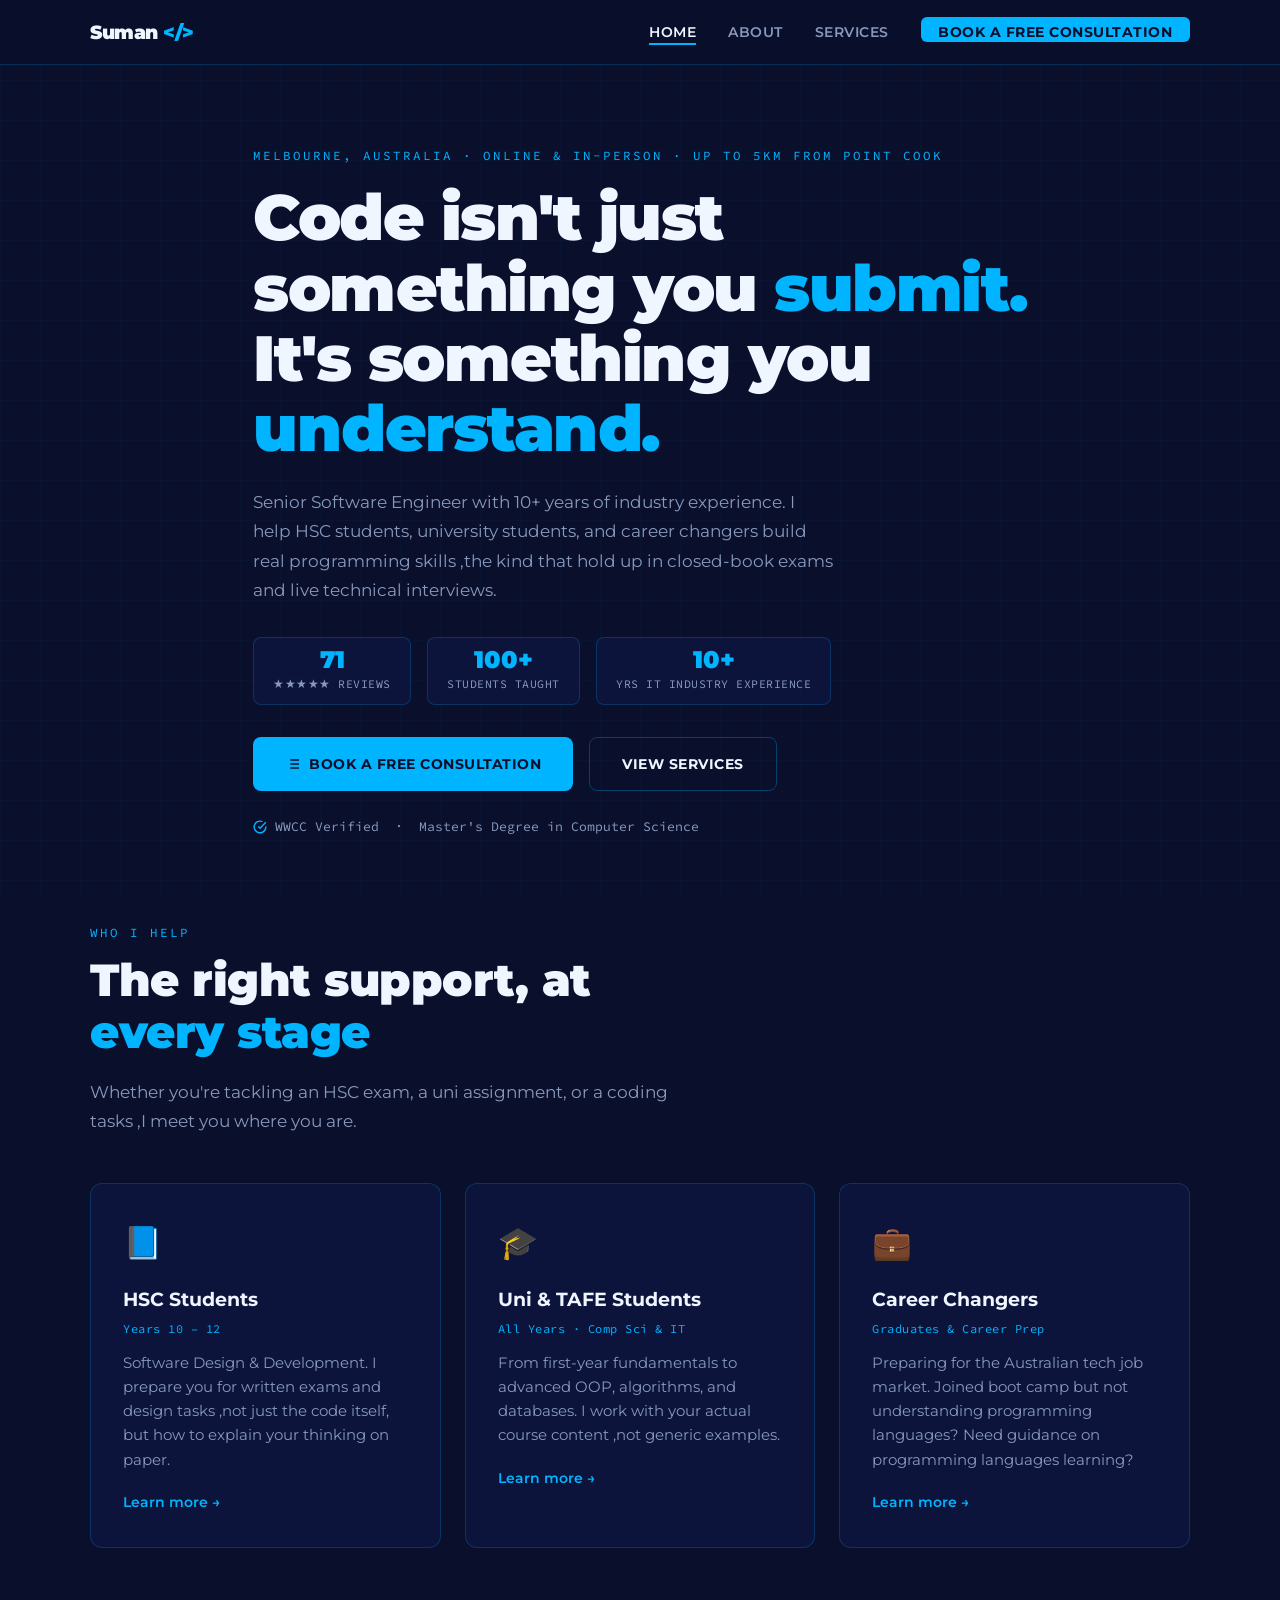
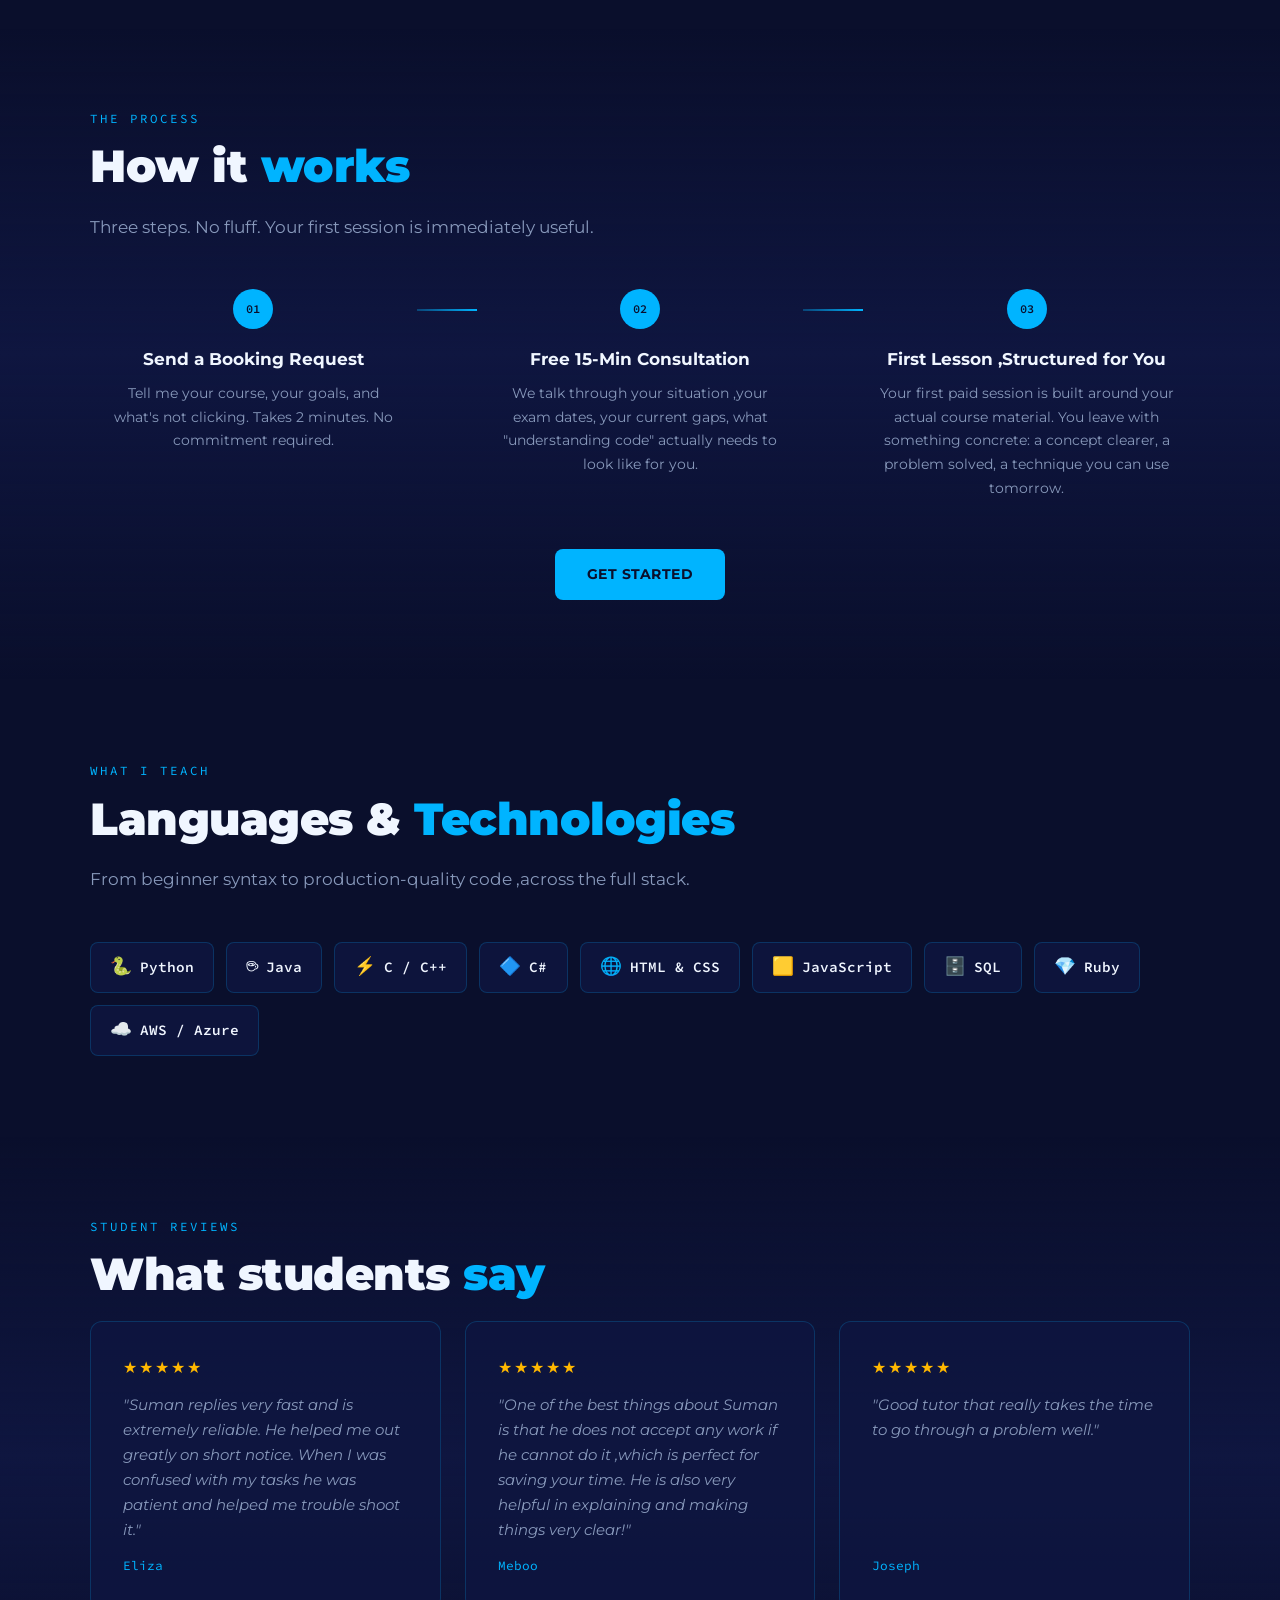
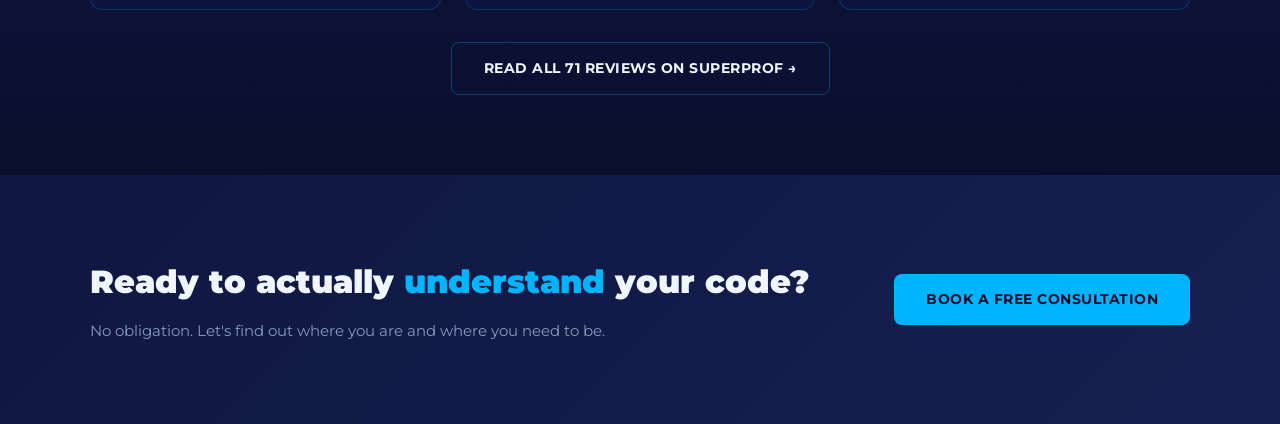
==== index.html @ de740e34 "update texts" ====
<!DOCTYPE html>
<html lang="en">
<head>
  <meta charset="UTF-8" />
  <meta name="viewport" content="width=device-width, initial-scale=1.0" />
  <title>Suman – Coding Tutor | Melbourne | Python, Java, C#, SQL & More</title>
  <meta name="description" content="Senior Software Engineer & Coding Tutor in Melbourne. HSC, university, and career prep in Python, Java, C#, C/C++, SQL, HTML/CSS. 71 five-star reviews." />
  <meta name="keywords" content="coding tutor Melbourne, Python tutor Melbourne, Java tutor, HSC Software Design tutor, programming tutor, C# tutor Melbourne, SQL tutor, university coding help" />
  <link rel="stylesheet" href="style.css" />
  <meta name="google-site-verification" content="5nPL_n0x-zpz8OB7nffokF7IVtMW0WflZKq5QlQODrc" />
</head>
<body>

  <!-- ===== NAVBAR ===== -->
  <nav class="navbar">
    <div class="nav-inner">
      <a href="index.html" class="nav-brand">Suman <span>&lt;/&gt;</span></a>
      <ul class="nav-links">
        <li><a href="index.html">Home</a></li>
        <li><a href="about.html">About</a></li>
        <li><a href="services.html">Services</a></li>
        <li><a href="contact.html" class="nav-cta">BOOK A FREE CONSULTATION</a></li>
      </ul>
      <button class="hamburger" aria-label="Menu">
        <span></span><span></span><span></span>
      </button>
    </div>
    <div class="mobile-nav">
      <a href="index.html">Home</a>
      <a href="about.html">About</a>
      <a href="services.html">Services</a>
      <a href="contact.html">BOOK A FREE CONSULTATION</a>
    </div>
  </nav>

  <!-- ===== HERO ===== -->
  <section class="section hero-section" style="padding-top: 5rem; padding-bottom: 5rem; min-height: 88vh; display: flex; align-items: center;">
    <div class="container">
      <div class="hero-inner">
        <span class="section-label">Melbourne, Australia · Online &amp; In-Person · Up to 5km from Point Cook</span>
        <h1 class="hero-title">
          Code isn't just<br />
          something you <span style="color:var(--blue)">submit.</span><br />
          It's something you<br />
          <span style="color:var(--blue)">understand.</span>
        </h1>
        <p class="hero-sub">
          Senior Software Engineer with 10+ years of industry experience. I help HSC students, 
          university students, and career changers build real programming skills ,the kind 
          that hold up in closed-book exams and live technical interviews.
        </p>
        <div class="hero-stats stagger">
          <div class="stat-chip">
            <span class="stat-num">71</span>
            <span class="stat-label">★★★★★ Reviews</span>
          </div>
          <div class="stat-chip">
            <span class="stat-num">100+</span>
            <span class="stat-label">Students Taught</span>
          </div>
          <div class="stat-chip">
            <span class="stat-num">10+</span>
            <span class="stat-label">Yrs IT Industry Experience</span>
          </div>
        </div>
        <div class="hero-btns">
          <a href="contact.html" class="btn btn-primary">
            <svg width="16" height="16" viewBox="0 0 24 24" fill="none" stroke="currentColor" stroke-width="2.5"><path d="M8 6h13M8 12h13M8 18h13M3 6h.01M3 12h.01M3 18h.01"/></svg>
            BOOK A FREE CONSULTATION
          </a>
          <a href="services.html" class="btn btn-outline">View Services</a>
        </div>
        <div class="wwcc-badge">
          <svg width="14" height="14" viewBox="0 0 24 24" fill="none" stroke="var(--blue)" stroke-width="2.5"><path d="M22 11.08V12a10 10 0 1 1-5.93-9.14"/><polyline points="22 4 12 14.01 9 11.01"/></svg>
          WWCC Verified &nbsp;·&nbsp; Master's Degree in Computer Science
        </div>
      </div>
    </div>
  </section>

  <!-- ===== WHO I HELP ===== -->
  <section class="section" style="padding-top: 0;">
    <div class="container">
      <span class="section-label">Who I Help</span>
      <h2 class="section-title">The right support, at<br /><span>every stage</span></h2>
      <p class="section-sub">Whether you're tackling an HSC exam, a uni assignment, or a coding tasks ,I meet you where you are.</p>
      <div class="grid-3 stagger">

        <div class="card audience-card">
          <div class="card-icon">📘</div>
          <h3>HSC Students</h3>
          <p class="card-level">Years 10 – 12</p>
          <p>Software Design &amp; Development. I prepare you for written exams and design tasks ,not just the code itself, but how to explain your thinking on paper.</p>
          <a href="services.html#hsc" class="card-link">Learn more →</a>
        </div>

        <div class="card audience-card">
          <div class="card-icon">🎓</div>
          <h3>Uni &amp; TAFE Students</h3>
          <p class="card-level">All Years · Comp Sci &amp; IT</p>
          <p>From first-year fundamentals to advanced OOP, algorithms, and databases. I work with your actual course content ,not generic examples.</p>
          <a href="services.html#uni" class="card-link">Learn more →</a>
        </div>

        <div class="card audience-card">
          <div class="card-icon">💼</div>
          <h3>Career Changers</h3>
          <p class="card-level">Graduates &amp; Career Prep</p>
          <p>Preparing for the Australian tech job market. Joined boot camp but not understanding programming languages? Need guidance on programming languages learning?</p>
          <a href="services.html#career" class="card-link">Learn more →</a>
        </div>

      </div>
    </div>
  </section>

  <!-- ===== HOW IT WORKS ===== -->
  <section class="section" style="background: linear-gradient(180deg, transparent, var(--navy-mid), transparent);">
    <div class="container">
      <span class="section-label">The Process</span>
      <h2 class="section-title">How it <span>works</span></h2>
      <p class="section-sub">Three steps. No fluff. Your first session is immediately useful.</p>
      <div class="steps-wrapper stagger">
        <div class="step-item">
          <div class="step-num">01</div>
          <div class="step-body">
            <h3>Send a Booking Request</h3>
            <p>Tell me your course, your goals, and what's not clicking. Takes 2 minutes. No commitment required.</p>
          </div>
        </div>
        <div class="step-connector"></div>
        <div class="step-item">
          <div class="step-num">02</div>
          <div class="step-body">
            <h3>Free 15-Min Consultation</h3>
            <p>We talk through your situation ,your exam dates, your current gaps, what "understanding code" actually needs to look like for you.</p>
          </div>
        </div>
        <div class="step-connector"></div>
        <div class="step-item">
          <div class="step-num">03</div>
          <div class="step-body">
            <h3>First Lesson ,Structured for You</h3>
            <p>Your first paid session is built around your actual course material. You leave with something concrete: a concept clearer, a problem solved, a technique you can use tomorrow.</p>
          </div>
        </div>
      </div>
      <div style="text-align:center; margin-top:3rem;">
        <a href="contact.html" class="btn btn-primary">Get Started </a>
      </div>
    </div>
  </section>

  <!-- ===== LANGUAGES ===== -->
  <section class="section">
    <div class="container">
      <span class="section-label">What I Teach</span>
      <h2 class="section-title">Languages &amp; <span>Technologies</span></h2>
      <p class="section-sub">From beginner syntax to production-quality code ,across the full stack.</p>
      <div class="lang-grid stagger">
        <div class="lang-chip"><span class="lang-icon">🐍</span> Python</div>
        <div class="lang-chip"><span class="lang-icon">☕</span> Java</div>
        <div class="lang-chip"><span class="lang-icon">⚡</span> C / C++</div>
        <div class="lang-chip"><span class="lang-icon">🔷</span> C#</div>
        <div class="lang-chip"><span class="lang-icon">🌐</span> HTML &amp; CSS</div>
        <div class="lang-chip"><span class="lang-icon">🟨</span> JavaScript</div>
        <div class="lang-chip"><span class="lang-icon">🗄️</span> SQL</div>
        <div class="lang-chip"><span class="lang-icon">💎</span> Ruby</div>
        <div class="lang-chip"><span class="lang-icon">☁️</span> AWS / Azure</div>
      </div>
    </div>
  </section>

  <!-- ===== REVIEWS ===== -->
  <section class="section" style="background: linear-gradient(180deg, transparent, var(--navy-mid), transparent);">
    <div class="container">
      <span class="section-label">Student Reviews</span>
      <h2 class="section-title">What students <span>say</span></h2>
      <div class="grid-3 stagger">

        <div class="card review-card">
          <div class="review-stars">★★★★★</div>
          <p class="review-text">"Suman replies very fast and is extremely reliable. He helped me out greatly on short notice. When I was confused with my tasks he was patient and helped me trouble shoot it."</p>
          <p class="review-author">Eliza</p>
        </div>

        <div class="card review-card">
          <div class="review-stars">★★★★★</div>
          <p class="review-text">"One of the best things about Suman is that he does not accept any work if he cannot do it ,which is perfect for saving your time. He is also very helpful in explaining and making things very clear!"</p>
          <p class="review-author">Meboo</p>
        </div>

        <div class="card review-card">
          <div class="review-stars">★★★★★</div>
          <p class="review-text">"Good tutor that really takes the time to go through a problem well."</p>
          <p class="review-author">Joseph</p>
        </div>

      </div>
      <div style="text-align:center; margin-top:2rem;">
        <a href="https://www.superprof.com.au/senior-software-engineer-coding-mentor-hsc-uni-career-prep-python-java-sql-more-yrs-industry-experience.html" target="_blank" rel="noopener" class="btn btn-outline">
          Read All 71 Reviews on Superprof →
        </a>
      </div>
    </div>
  </section>

  <!-- ===== CTA BANNER ===== -->
  <section class="section cta-banner">
    <div class="container">
      <div class="cta-inner">
        <div>
          <h2>Ready to actually <span style="color:var(--blue)">understand</span> your code?</h2>
          <p> No obligation. Let's find out where you are and where you need to be.</p>
        </div>
        <a href="contact.html" class="btn btn-primary" style="white-space:nowrap;">BOOK A FREE CONSULTATION</a>
      </div>
    </div>
  </section>

  <div id="footer-placeholder"></div>

  <script src="main.js"></script>

  <style>
    /* ---- Hero ---- */
    .hero-title {
      font-size: clamp(2.4rem, 6vw, 4rem);
      font-weight: 900;
      line-height: 1.1;
      letter-spacing: -1.5px;
      margin: 1rem 0 1.5rem;
    }
    .hero-sub {
      color: var(--grey);
      font-size: 1.05rem;
      max-width: 580px;
      margin-bottom: 2rem;
      line-height: 1.75;
    }
    .hero-stats {
      display: flex;
      flex-wrap: wrap;
      gap: 1rem;
      margin-bottom: 2rem;
    }
    .stat-chip {
      background: var(--card-bg);
      border: 1px solid var(--border);
      border-radius: 8px;
      padding: 0.6rem 1.2rem;
      display: flex;
      flex-direction: column;
      align-items: center;
      min-width: 90px;
    }
    .stat-num {
      font-size: 1.5rem;
      font-weight: 900;
      color: var(--blue);
      line-height: 1;
    }
    .stat-label {
      font-size: 0.72rem;
      color: var(--grey);
      font-family: var(--font-code);
      text-transform: uppercase;
      letter-spacing: 0.5px;
      margin-top: 0.2rem;
    }
    .hero-btns {
      display: flex;
      flex-wrap: wrap;
      gap: 1rem;
      margin-bottom: 1.5rem;
    }
    .wwcc-badge {
      display: inline-flex;
      align-items: center;
      gap: 0.5rem;
      font-size: 0.82rem;
      color: var(--grey);
      font-family: var(--font-code);
    }

    /* ---- Audience cards ---- */
    .audience-card .card-icon { font-size: 2rem; margin-bottom: 0.75rem; }
    .audience-card h3 { font-size: 1.2rem; font-weight: 700; margin-bottom: 0.2rem; }
    .audience-card .card-level {
      font-family: var(--font-code);
      font-size: 0.75rem;
      color: var(--blue);
      letter-spacing: 0.5px;
      margin-bottom: 0.75rem;
    }
    .audience-card p { color: var(--grey); font-size: 0.92rem; line-height: 1.65; margin-bottom: 1rem; }
    .card-link { font-size: 0.85rem; font-weight: 600; color: var(--blue); }
    .card-link:hover { color: var(--white); }

    /* ---- Steps ---- */
    .steps-wrapper {
      display: flex;
      align-items: flex-start;
      gap: 0;
      flex-wrap: nowrap;
    }
    .step-item {
      flex: 1;
      display: flex;
      flex-direction: column;
      align-items: center;
      text-align: center;
      padding: 0 1rem;
    }
    .step-num {
      font-family: var(--font-code);
      font-size: 0.75rem;
      font-weight: 600;
      color: var(--navy);
      background: var(--blue);
      width: 40px; height: 40px;
      border-radius: 50%;
      display: flex; align-items: center; justify-content: center;
      margin-bottom: 1rem;
      flex-shrink: 0;
      animation: pulse-blue 2.5s ease-in-out infinite;
    }
    .step-body h3 { font-size: 1.05rem; font-weight: 700; margin-bottom: 0.5rem; }
    .step-body p { color: var(--grey); font-size: 0.9rem; line-height: 1.65; }
    .step-connector {
      width: 60px;
      height: 2px;
      background: linear-gradient(90deg, var(--blue-line), var(--blue));
      margin-top: 20px;
      flex-shrink: 0;
    }

    /* ---- Language chips ---- */
    .lang-grid {
      display: flex;
      flex-wrap: wrap;
      gap: 0.75rem;
    }
    .lang-chip {
      display: flex;
      align-items: center;
      gap: 0.5rem;
      background: var(--card-bg);
      border: 1px solid var(--border);
      border-radius: 8px;
      padding: 0.6rem 1.2rem;
      font-family: var(--font-code);
      font-size: 0.9rem;
      font-weight: 600;
      transition: all var(--transition);
    }
    .lang-chip:hover {
      border-color: var(--blue);
      background: var(--blue-glow);
      transform: translateY(-2px);
    }
    .lang-icon { font-size: 1.1rem; }

    /* ---- Reviews ---- */
    .review-card { display: flex; flex-direction: column; gap: 0.75rem; }
    .review-stars { color: #FFB800; font-size: 1rem; letter-spacing: 2px; }
    .review-text { color: var(--grey); font-size: 0.92rem; line-height: 1.7; font-style: italic; flex: 1; }
    .review-author { font-family: var(--font-code); font-size: 0.8rem; color: var(--blue); }

    /* ---- CTA Banner ---- */
    .cta-banner { background: linear-gradient(135deg, var(--navy-mid), var(--navy-light)); }
    .cta-inner {
      display: flex;
      align-items: center;
      justify-content: space-between;
      gap: 2rem;
      flex-wrap: wrap;
    }
    .cta-inner h2 { font-size: clamp(1.4rem, 3vw, 2rem); font-weight: 900; margin-bottom: 0.5rem; }
    .cta-inner p { color: var(--grey); font-size: 0.95rem; }

    /* Mobile adjustments */
    @media (max-width: 640px) {
      .steps-wrapper { flex-direction: column; align-items: center; }
      .step-connector { width: 2px; height: 40px; margin: 0; }
      .cta-inner { flex-direction: column; text-align: center; }
      .hero-stats { justify-content: flex-start; }
    }
  </style>

</body>
</html>
---- style.css ----
/* ================================================
   Suman - Coding Tutor | Global Stylesheet
   Brand: Dark Navy #0A0F2C | Electric Blue #00B4FF
   Fonts: Montserrat Bold + Source Code Pro
   ================================================ */

@import url('https://fonts.googleapis.com/css2?family=Montserrat:wght@400;600;700;900&family=Source+Code+Pro:wght@400;600&display=swap');

/* ---- CSS Variables ---- */
:root {
  --navy:       #0A0F2C;
  --navy-mid:   #0F1640;
  --navy-light: #162050;
  --blue:       #00B4FF;
  --blue-dim:   #0090cc;
  --blue-glow:  rgba(0, 180, 255, 0.15);
  --blue-line:  rgba(0, 180, 255, 0.3);
  --white:      #F0F6FF;
  --grey:       #8899BB;
  --card-bg:    rgba(15, 22, 64, 0.85);
  --border:     rgba(0, 180, 255, 0.2);
  --font-head:  'Montserrat', sans-serif;
  --font-code:  'Source Code Pro', monospace;
  --radius:     12px;
  --transition: 0.3s ease;
  --max-width:  1100px;
}

/* ---- Reset ---- */
*, *::before, *::after { box-sizing: border-box; margin: 0; padding: 0; }
html { scroll-behavior: smooth; }
body {
  background-color: var(--navy);
  color: var(--white);
  font-family: var(--font-head);
  font-size: 16px;
  line-height: 1.7;
  min-height: 100vh;
  overflow-x: hidden;
}
a { color: var(--blue); text-decoration: none; transition: color var(--transition); }
a:hover { color: var(--white); }
img { max-width: 100%; display: block; }
ul { list-style: none; }

/* ---- Background subtle grid ---- */
body::before {
  content: '';
  position: fixed;
  inset: 0;
  background-image:
    linear-gradient(rgba(0,180,255,0.03) 1px, transparent 1px),
    linear-gradient(90deg, rgba(0,180,255,0.03) 1px, transparent 1px);
  background-size: 40px 40px;
  pointer-events: none;
  z-index: 0;
}

/* ================================================
   NAVBAR
   ================================================ */
.navbar {
  position: sticky;
  top: 0;
  z-index: 100;
  background: rgba(10, 15, 44, 0.92);
  backdrop-filter: blur(12px);
  border-bottom: 1px solid var(--border);
  padding: 0 2rem;
}
.nav-inner {
  max-width: var(--max-width);
  margin: 0 auto;
  display: flex;
  align-items: center;
  justify-content: space-between;
  height: 64px;
}
.nav-brand {
  font-family: var(--font-head);
  font-weight: 900;
  font-size: 1.2rem;
  color: var(--white);
  letter-spacing: -0.5px;
}
.nav-brand span { color: var(--blue); }
.nav-links {
  display: flex;
  gap: 2rem;
  align-items: center;
}
.nav-links a {
  font-size: 0.9rem;
  font-weight: 600;
  color: var(--grey);
  letter-spacing: 0.5px;
  text-transform: uppercase;
  transition: color var(--transition);
  position: relative;
  padding-bottom: 2px;
}
.nav-links a::after {
  content: '';
  position: absolute;
  bottom: -2px; left: 0;
  width: 0; height: 2px;
  background: var(--blue);
  transition: width var(--transition);
}
.nav-links a:hover,
.nav-links a.active { color: var(--white); }
.nav-links a:hover::after,
.nav-links a.active::after { width: 100%; }
.nav-cta {
  background: var(--blue);
  color: var(--navy) !important;
  padding: 0.45rem 1.1rem;
  border-radius: 6px;
  font-weight: 700 !important;
  font-size: 0.85rem !important;
  text-transform: uppercase !important;
  letter-spacing: 0.5px;
  transition: background var(--transition), transform var(--transition) !important;
}
.nav-cta:hover { background: var(--white) !important; transform: translateY(-1px); }
.nav-cta::after { display: none !important; }

/* Hamburger */
.hamburger {
  display: none;
  flex-direction: column;
  gap: 5px;
  cursor: pointer;
  padding: 4px;
  background: none;
  border: none;
}
.hamburger span {
  display: block;
  width: 24px; height: 2px;
  background: var(--white);
  border-radius: 2px;
  transition: all var(--transition);
}
.hamburger.open span:nth-child(1) { transform: translateY(7px) rotate(45deg); }
.hamburger.open span:nth-child(2) { opacity: 0; }
.hamburger.open span:nth-child(3) { transform: translateY(-7px) rotate(-45deg); }

/* Mobile nav */
.mobile-nav {
  display: none;
  flex-direction: column;
  gap: 0;
  background: rgba(10, 15, 44, 0.98);
  border-top: 1px solid var(--border);
  padding: 1rem 2rem 1.5rem;
}
.mobile-nav.open { display: flex; }
.mobile-nav a {
  color: var(--grey);
  font-weight: 600;
  font-size: 1rem;
  text-transform: uppercase;
  letter-spacing: 0.5px;
  padding: 0.75rem 0;
  border-bottom: 1px solid var(--border);
  transition: color var(--transition);
}
.mobile-nav a:last-child { border-bottom: none; }
.mobile-nav a:hover,
.mobile-nav a.active { color: var(--blue); }

/* ================================================
   SECTIONS + LAYOUT
   ================================================ */
.section {
  position: relative;
  z-index: 1;
  padding: 5rem 2rem;
}
.section--tight { padding: 3rem 2rem; }
.container {
  max-width: var(--max-width);
  margin: 0 auto;
}

/* Section label */
.section-label {
  font-family: var(--font-code);
  font-size: 0.78rem;
  color: var(--blue);
  letter-spacing: 3px;
  text-transform: uppercase;
  margin-bottom: 0.75rem;
  display: block;
}
.section-title {
  font-size: clamp(1.8rem, 4vw, 2.8rem);
  font-weight: 900;
  line-height: 1.15;
  margin-bottom: 1.25rem;
  letter-spacing: -0.5px;
}
.section-title span { color: var(--blue); }
.section-sub {
  color: var(--grey);
  font-size: 1.05rem;
  max-width: 600px;
  margin-bottom: 3rem;
}

/* ================================================
   CARDS
   ================================================ */
.card {
  background: var(--card-bg);
  border: 1px solid var(--border);
  border-radius: var(--radius);
  padding: 2rem;
  transition: transform var(--transition), border-color var(--transition), box-shadow var(--transition);
  position: relative;
  overflow: hidden;
}
.card::before {
  content: '';
  position: absolute;
  top: 0; left: 0; right: 0;
  height: 3px;
  background: linear-gradient(90deg, var(--blue), transparent);
  opacity: 0;
  transition: opacity var(--transition);
}
.card:hover {
  transform: translateY(-4px);
  border-color: var(--blue-dim);
  box-shadow: 0 8px 32px rgba(0,180,255,0.1);
}
.card:hover::before { opacity: 1; }

/* Grid helpers */
.grid-3 { display: grid; grid-template-columns: repeat(3, 1fr); gap: 1.5rem; }
.grid-2 { display: grid; grid-template-columns: repeat(2, 1fr); gap: 1.5rem; }

/* ================================================
   BUTTONS
   ================================================ */
.btn {
  display: inline-flex;
  align-items: center;
  gap: 0.5rem;
  font-family: var(--font-head);
  font-weight: 700;
  font-size: 0.9rem;
  letter-spacing: 0.5px;
  text-transform: uppercase;
  padding: 0.85rem 2rem;
  border-radius: 8px;
  cursor: pointer;
  transition: all var(--transition);
  border: none;
}
.btn-primary {
  background: var(--blue);
  color: var(--navy);
}
.btn-primary:hover {
  background: var(--white);
  color: var(--navy);
  transform: translateY(-2px);
  box-shadow: 0 6px 20px rgba(0,180,255,0.3);
}
.btn-outline {
  background: transparent;
  color: var(--white);
  border: 1.5px solid var(--blue-line);
}
.btn-outline:hover {
  background: var(--blue-glow);
  border-color: var(--blue);
  color: var(--blue);
  transform: translateY(-2px);
}

/* ================================================
   BLUE DIVIDER / ACCENT LINE
   ================================================ */
.accent-line {
  width: 48px; height: 3px;
  background: var(--blue);
  border-radius: 2px;
  margin-bottom: 1.5rem;
}

/* ================================================
   BADGE / TAG
   ================================================ */
.badge {
  display: inline-block;
  font-family: var(--font-code);
  font-size: 0.78rem;
  font-weight: 600;
  background: var(--blue-glow);
  color: var(--blue);
  border: 1px solid var(--blue-line);
  border-radius: 4px;
  padding: 0.2rem 0.6rem;
  letter-spacing: 0.5px;
}

/* ================================================
   FOOTER
   ================================================ */
footer {
  position: relative;
  z-index: 1;
  background: var(--navy-mid);
  border-top: 1px solid var(--border);
  padding: 1.25rem 2rem;
}
.footer-inner {
  max-width: var(--max-width);
  margin: 0 auto 0;
  display: flex;
  align-items: center;
  justify-content: space-between;
  flex-wrap: wrap;
  gap: 1rem;
  margin-bottom: 0;
}
.footer-brand .nav-brand { font-size: 1.1rem; margin-bottom: 0; }
.footer-links ul {
  display: flex;
  flex-direction: row;
  flex-wrap: wrap;
  gap: 0.25rem 1.25rem;
  align-items: center;
}
.footer-links a { color: var(--grey); font-size: 0.85rem; transition: color var(--transition); }
.footer-links a:hover { color: var(--white); }
.footer-contact { display: flex; flex-direction: row; flex-wrap: wrap; gap: 0.5rem 1.25rem; align-items: center; }
.footer-contact-item {
  display: flex;
  align-items: center;
  gap: 0.4rem;
  color: var(--grey);
  font-size: 0.82rem;
  margin-bottom: 0;
  transition: color var(--transition);
}
.footer-contact-item:hover { color: var(--white); }
.footer-bottom {
  max-width: var(--max-width);
  margin: 0.75rem auto 0;
  padding-top: 0.75rem;
  border-top: 1px solid var(--border);
  display: flex;
  justify-content: space-between;
  align-items: center;
  flex-wrap: wrap;
  gap: 0.5rem;
}
.footer-bottom p { color: var(--grey); font-size: 0.78rem; }
.footer-socials { display: flex; gap: 0.75rem; }
.footer-socials a {
  color: var(--grey);
  transition: color var(--transition);
  display: flex; align-items: center;
}
.footer-socials a:hover { color: var(--blue); }

/* ================================================
   PAGE HERO (inner pages)
   ================================================ */
.page-hero {
  position: relative;
  z-index: 1;
  padding: 4rem 2rem 3rem;
  border-bottom: 1px solid var(--border);
  background: linear-gradient(180deg, var(--navy-mid) 0%, var(--navy) 100%);
}
.page-hero .container { display: flex; flex-direction: column; gap: 0.5rem; }
.page-hero .section-label { margin-bottom: 0.25rem; }
.page-hero h1 {
  font-size: clamp(2rem, 5vw, 3.2rem);
  font-weight: 900;
  line-height: 1.1;
  letter-spacing: -1px;
}
.page-hero h1 span { color: var(--blue); }
.page-hero p { color: var(--grey); font-size: 1.05rem; max-width: 560px; margin-top: 0.5rem; }

/* ================================================
   RESPONSIVE
   ================================================ */
@media (max-width: 900px) {
  .grid-3 { grid-template-columns: repeat(2, 1fr); }
  .footer-inner { flex-direction: column; gap: 0.75rem; }
}

@media (max-width: 640px) {
  .nav-links { display: none; }
  .hamburger { display: flex; }
  .grid-3, .grid-2 { grid-template-columns: 1fr; }
  .footer-inner { flex-direction: column; gap: 0.5rem; }
  .section { padding: 3.5rem 1.25rem; }
  .page-hero { padding: 3rem 1.25rem 2rem; }
  footer { padding: 1.25rem; }
  .footer-bottom { flex-direction: column; align-items: flex-start; }
}

/* ================================================
   ANIMATIONS
   ================================================ */
@keyframes fadeUp {
  from { opacity: 0; transform: translateY(24px); }
  to   { opacity: 1; transform: translateY(0); }
}
@keyframes fadeIn {
  from { opacity: 0; }
  to   { opacity: 1; }
}
@keyframes pulse-blue {
  0%, 100% { box-shadow: 0 0 0 0 rgba(0,180,255,0.4); }
  50%       { box-shadow: 0 0 0 8px rgba(0,180,255,0); }
}
.animate-up { animation: fadeUp 0.7s ease forwards; }
.animate-in { animation: fadeIn 0.6s ease forwards; }

/* Staggered children */
.stagger > *:nth-child(1) { animation-delay: 0.1s; opacity: 0; animation: fadeUp 0.6s ease forwards 0.1s; }
.stagger > *:nth-child(2) { opacity: 0; animation: fadeUp 0.6s ease forwards 0.2s; }
.stagger > *:nth-child(3) { opacity: 0; animation: fadeUp 0.6s ease forwards 0.3s; }
.stagger > *:nth-child(4) { opacity: 0; animation: fadeUp 0.6s ease forwards 0.4s; }
.stagger > *:nth-child(5) { opacity: 0; animation: fadeUp 0.6s ease forwards 0.5s; }
.stagger > *:nth-child(6) { opacity: 0; animation: fadeUp 0.6s ease forwards 0.6s; }
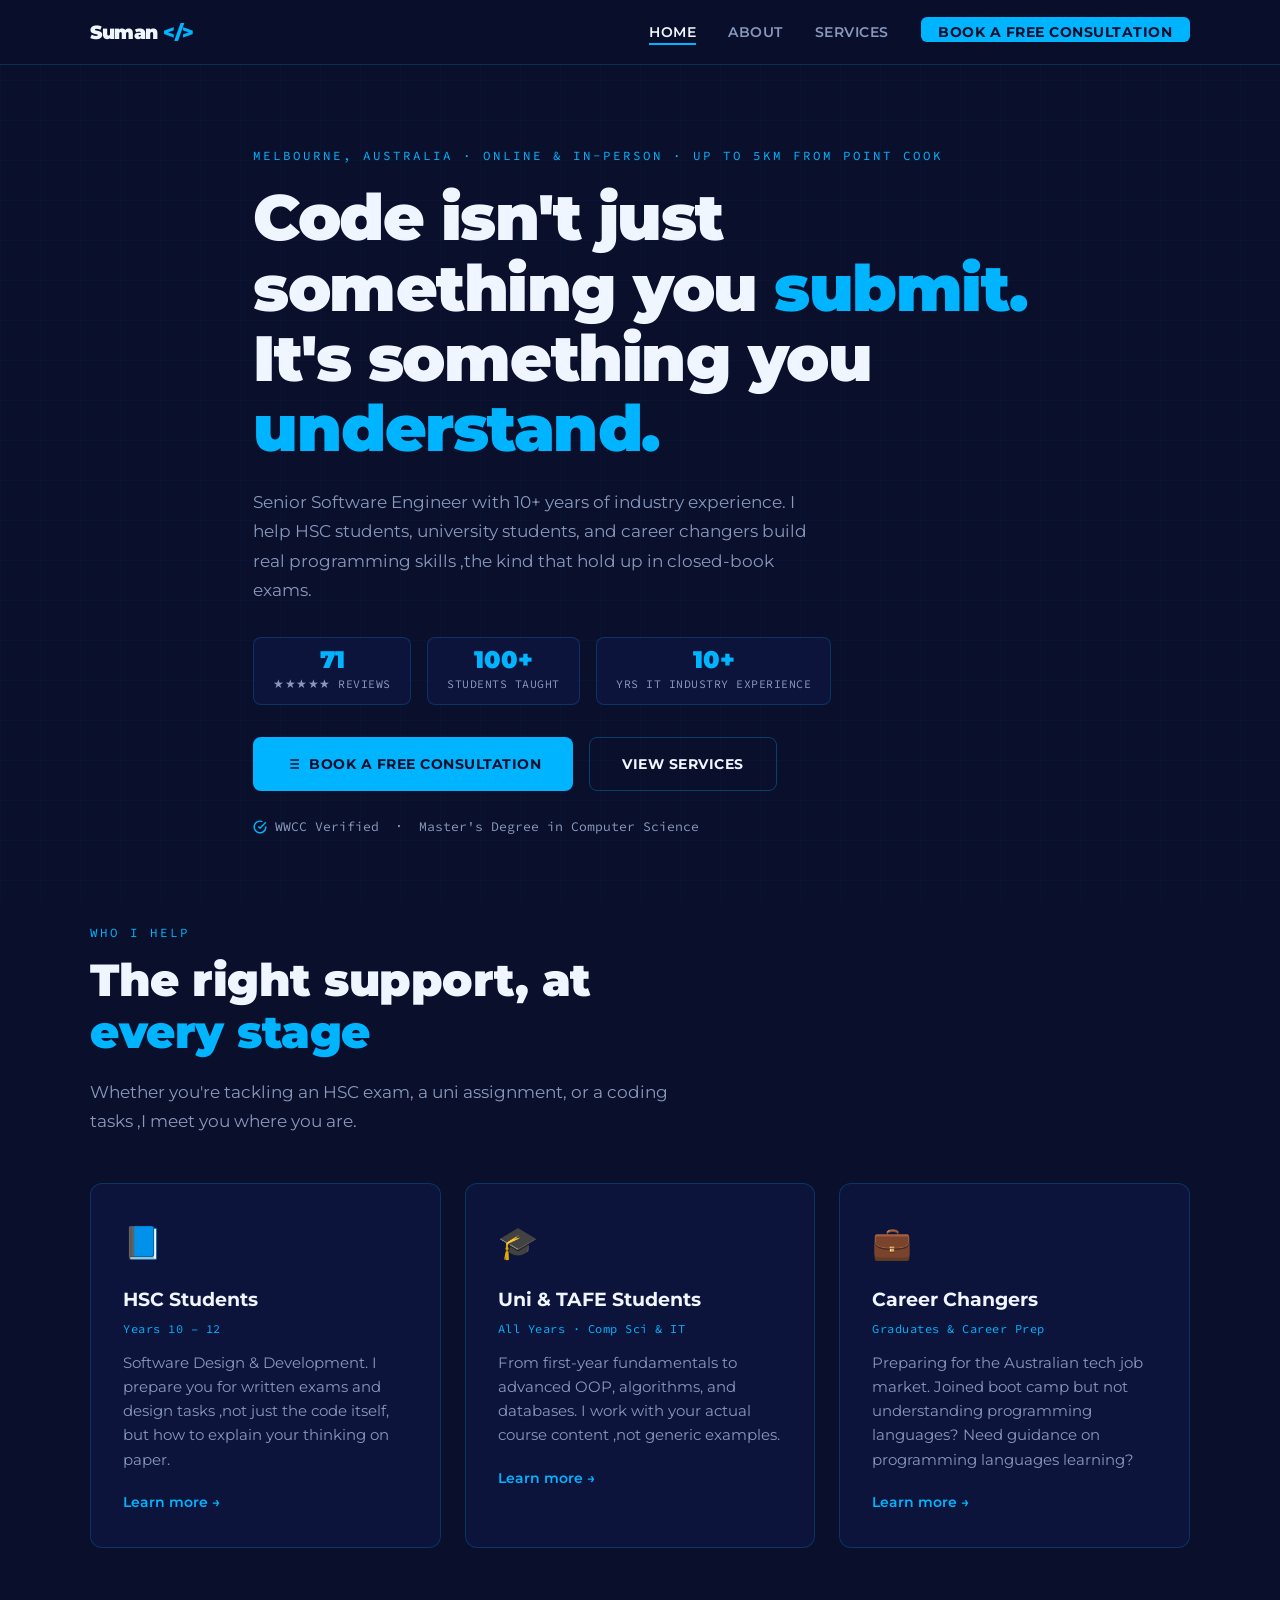
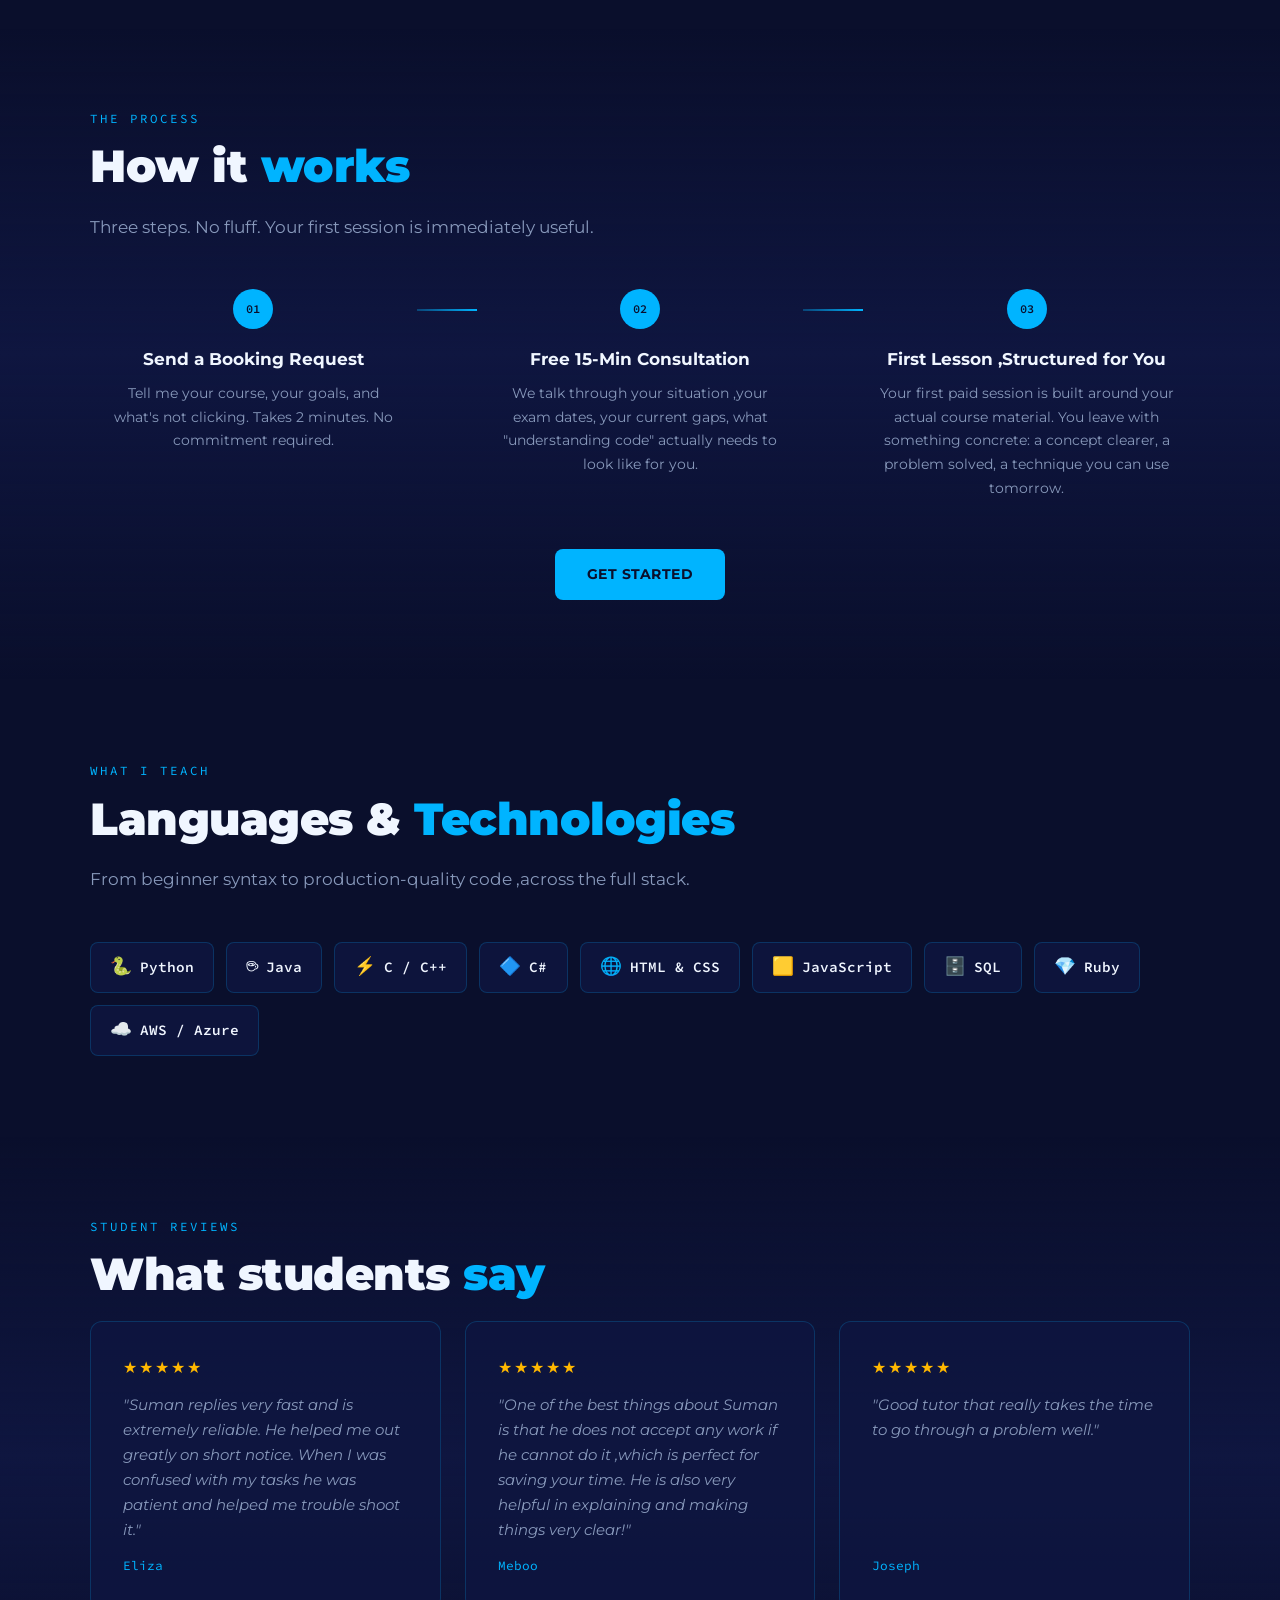
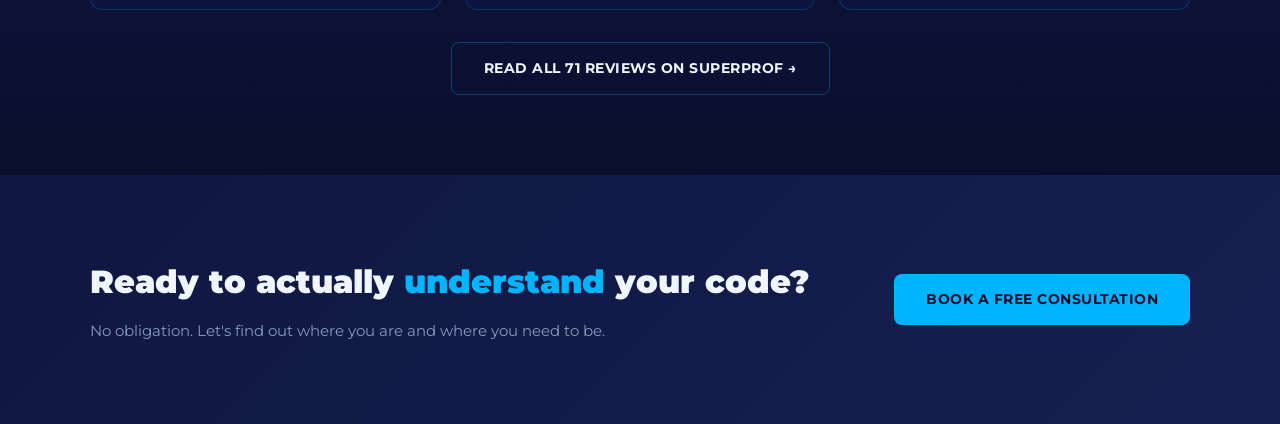
==== commit ac2c559e: "remove interview text" ====
--- a/index.html
+++ b/index.html
@@ -47,7 +47,7 @@
         <p class="hero-sub">
           Senior Software Engineer with 10+ years of industry experience. I help HSC students, 
           university students, and career changers build real programming skills ,the kind 
-          that hold up in closed-book exams and live technical interviews.
+          that hold up in closed-book exams.
         </p>
         <div class="hero-stats stagger">
           <div class="stat-chip">
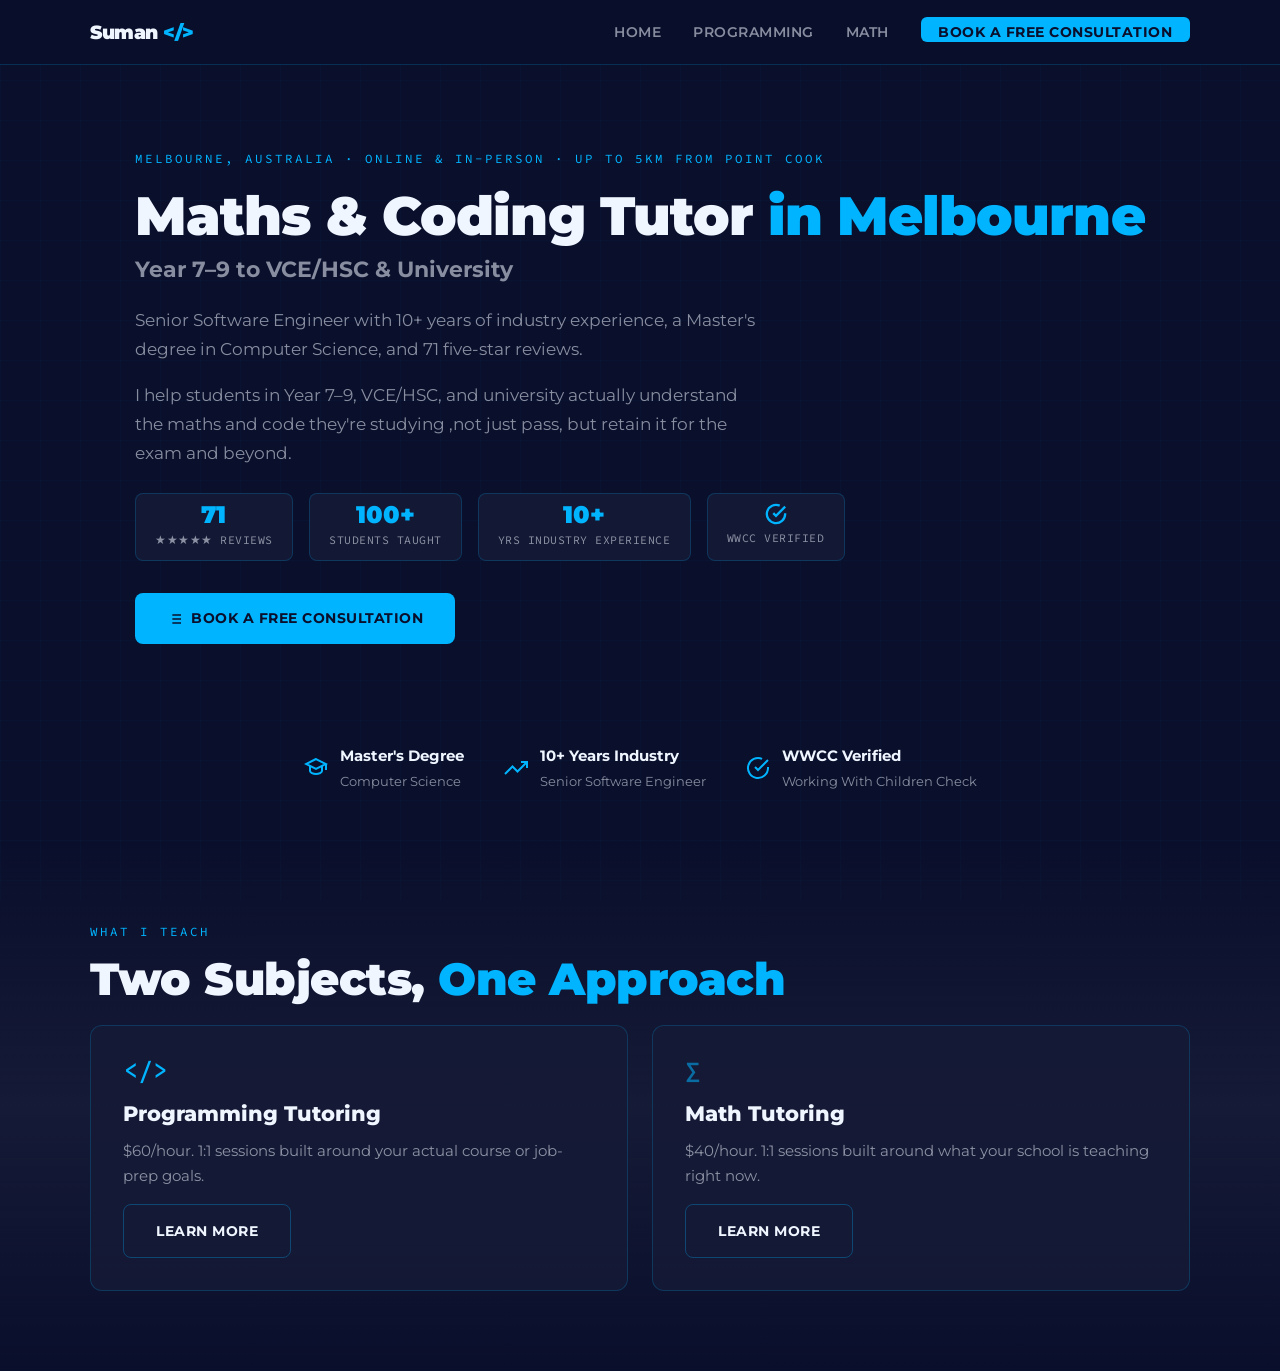
==== commit ccfb9254: "add all pages with updated UI" ====
--- a/index.html
+++ b/index.html
@@ -3,52 +3,113 @@
 <head>
   <meta charset="UTF-8" />
   <meta name="viewport" content="width=device-width, initial-scale=1.0" />
-  <title>Suman – Coding Tutor | Melbourne | Python, Java, C#, SQL & More</title>
-  <meta name="description" content="Senior Software Engineer & Coding Tutor in Melbourne. HSC, university, and career prep in Python, Java, C#, C/C++, SQL, HTML/CSS. 71 five-star reviews." />
-  <meta name="keywords" content="coding tutor Melbourne, Python tutor Melbourne, Java tutor, HSC Software Design tutor, programming tutor, C# tutor Melbourne, SQL tutor, university coding help" />
+  <title>Maths &amp; Coding Tutor in Melbourne | Year 7–9 to VCE/HSC &amp; University</title>
+  <meta name="description" content="Melbourne tutor for Year 7–9 Maths and Python, Java, C#, SQL programming. HSC/VCE, university. 71+ five-star reviews." />
+  <meta name="keywords" content="coding tutor Melbourne, math tutor Melbourne, Year 7 maths tutor, Year 8 maths tutor, Year 9 maths tutor, Victorian Curriculum maths tutoring, Python tutor Melbourne, Java tutor, HSC / VCE Software Development tutor, programming tutor, C# tutor Melbourne, SQL tutor, maths tutor Point Cook, university coding help" />
   <link rel="stylesheet" href="style.css" />
   <meta name="google-site-verification" content="5nPL_n0x-zpz8OB7nffokF7IVtMW0WflZKq5QlQODrc" />
+  <link rel="canonical" href="https://sumanteaches.com/" />
+  <script type="application/ld+json">
+  {
+    "@context": "https://schema.org",
+    "@type": "EducationalOrganization",
+    "name": "Suman Coding Tutor",
+    "url": "https://sumanteaches.com",
+    "description": "Senior Software Engineer, maths tutor and coding tutor in Melbourne. Year 7-9 Victorian Curriculum maths, plus HSC/VCE and university tutoring in Python, Java, C#, SQL.",
+    "address": {
+      "@type": "PostalAddress",
+      "addressLocality": "Melbourne",
+      "addressRegion": "VIC",
+      "addressCountry": "AU"
+    },
+    "areaServed": {
+      "@type": "City",
+      "name": "Melbourne"
+    },
+    "priceRange": "$60/hr",
+    "knowsAbout": ["Python", "Java", "C#", "C++", "SQL", "HTML", "CSS", "JavaScript", "Ruby", "AWS", "Azure", "Year 7-9 Mathematics", "Victorian Curriculum Mathematics"],
+    "aggregateRating": {
+      "@type": "AggregateRating",
+      "ratingValue": "5",
+      "bestRating": "5",
+      "reviewCount": "71"
+    },
+    "hasOfferCatalog": {
+      "@type": "OfferCatalog",
+      "name": "Tutoring Services",
+      "itemListElement": [
+        {
+          "@type": "Offer",
+          "itemOffered": {
+            "@type": "Service",
+            "name": "HSC Software Design & Development Tutoring",
+            "description": "Exam and design task preparation for HSC Software Design & Development students in Years 10–12."
+          }
+        },
+        {
+          "@type": "Offer",
+          "itemOffered": {
+            "@type": "Service",
+            "name": "University & TAFE Coding Tutoring",
+            "description": "Support for university and TAFE students in Computer Science and IT courses."
+          }
+        },
+        {
+          "@type": "Offer",
+          "itemOffered": {
+            "@type": "Service",
+            "name": "Career Change Coding Tutoring",
+            "description": "Programming guidance for graduates and career changers entering the Australian tech job market."
+          }
+        },
+        {
+          "@type": "Offer",
+          "itemOffered": {
+            "@type": "Service",
+            "name": "Year 7-9 Maths Tutoring",
+            "description": "Year 7, 8 and 9 Maths tutoring aligned to the Victorian Curriculum."
+          }
+        }
+      ]
+    }
+  }
+  </script>
 </head>
 <body>
 
   <!-- ===== NAVBAR ===== -->
   <nav class="navbar">
     <div class="nav-inner">
-      <a href="index.html" class="nav-brand">Suman <span>&lt;/&gt;</span></a>
+      <a href="/" class="nav-brand">Suman <span>&lt;/&gt;</span></a>
       <ul class="nav-links">
-        <li><a href="index.html">Home</a></li>
-        <li><a href="about.html">About</a></li>
-        <li><a href="services.html">Services</a></li>
-        <li><a href="contact.html" class="nav-cta">BOOK A FREE CONSULTATION</a></li>
+        <li><a href="/">Home</a></li>
+        <li><a href="/programming.html">Programming</a></li>
+        <li><a href="/math.html">Math</a></li>
+        <li><a href="/contact.html" class="nav-cta">BOOK A FREE CONSULTATION</a></li>
       </ul>
       <button class="hamburger" aria-label="Menu">
         <span></span><span></span><span></span>
       </button>
     </div>
     <div class="mobile-nav">
-      <a href="index.html">Home</a>
-      <a href="about.html">About</a>
-      <a href="services.html">Services</a>
-      <a href="contact.html">BOOK A FREE CONSULTATION</a>
+      <a href="/">Home</a>
+      <a href="/programming.html">Programming</a>
+      <a href="/math.html">Math</a>
+      <a href="/contact.html">BOOK A FREE CONSULTATION</a>
     </div>
   </nav>
 
   <!-- ===== HERO ===== -->
-  <section class="section hero-section" style="padding-top: 5rem; padding-bottom: 5rem; min-height: 88vh; display: flex; align-items: center;">
+  <section class="section hero-section" style="padding-top: 5rem; padding-bottom: 3rem; min-height: 70vh; display: flex; align-items: center;">
     <div class="container">
       <div class="hero-inner">
         <span class="section-label">Melbourne, Australia · Online &amp; In-Person · Up to 5km from Point Cook</span>
         <h1 class="hero-title">
-          Code isn't just<br />
-          something you <span style="color:var(--blue)">submit.</span><br />
-          It's something you<br />
-          <span style="color:var(--blue)">understand.</span>
+          Maths &amp; Coding Tutor <span style="color:var(--accent)">in Melbourne</span>
+          <span class="hero-title-sub">Year 7–9 to VCE/HSC &amp; University</span>
         </h1>
-        <p class="hero-sub">
-          Senior Software Engineer with 10+ years of industry experience. I help HSC students, 
-          university students, and career changers build real programming skills ,the kind 
-          that hold up in closed-book exams.
-        </p>
+        <p class="hero-sub">Senior Software Engineer with 10+ years of industry experience, a Master's degree in Computer Science, and 71 five-star reviews.</p>
+        <p class="hero-sub">I help students in Year 7–9, VCE/HSC, and university actually understand the maths and code they're studying ,not just pass, but retain it for the exam and beyond.</p>
         <div class="hero-stats stagger">
           <div class="stat-chip">
             <span class="stat-num">71</span>
@@ -60,160 +121,73 @@
           </div>
           <div class="stat-chip">
             <span class="stat-num">10+</span>
-            <span class="stat-label">Yrs IT Industry Experience</span>
+            <span class="stat-label">Yrs Industry Experience</span>
+          </div>
+          <div class="stat-chip">
+            <span class="stat-num icon"><svg width="22" height="22" viewBox="0 0 24 24" fill="none" stroke="currentColor" stroke-width="2.5"><path d="M22 11.08V12a10 10 0 1 1-5.93-9.14"/><polyline points="22 4 12 14.01 9 11.01"/></svg></span>
+            <span class="stat-label">WWCC Verified</span>
           </div>
         </div>
         <div class="hero-btns">
-          <a href="contact.html" class="btn btn-primary">
+          <a href="/contact.html" class="btn btn-primary">
             <svg width="16" height="16" viewBox="0 0 24 24" fill="none" stroke="currentColor" stroke-width="2.5"><path d="M8 6h13M8 12h13M8 18h13M3 6h.01M3 12h.01M3 18h.01"/></svg>
             BOOK A FREE CONSULTATION
           </a>
-          <a href="services.html" class="btn btn-outline">View Services</a>
-        </div>
-        <div class="wwcc-badge">
-          <svg width="14" height="14" viewBox="0 0 24 24" fill="none" stroke="var(--blue)" stroke-width="2.5"><path d="M22 11.08V12a10 10 0 1 1-5.93-9.14"/><polyline points="22 4 12 14.01 9 11.01"/></svg>
-          WWCC Verified &nbsp;·&nbsp; Master's Degree in Computer Science
         </div>
       </div>
     </div>
   </section>
 
-  <!-- ===== WHO I HELP ===== -->
-  <section class="section" style="padding-top: 0;">
+  <!-- ===== CREDENTIALS ===== -->
+  <section class="section--tight">
     <div class="container">
-      <span class="section-label">Who I Help</span>
-      <h2 class="section-title">The right support, at<br /><span>every stage</span></h2>
-      <p class="section-sub">Whether you're tackling an HSC exam, a uni assignment, or a coding tasks ,I meet you where you are.</p>
-      <div class="grid-3 stagger">
-
-        <div class="card audience-card">
-          <div class="card-icon">📘</div>
-          <h3>HSC Students</h3>
-          <p class="card-level">Years 10 – 12</p>
-          <p>Software Design &amp; Development. I prepare you for written exams and design tasks ,not just the code itself, but how to explain your thinking on paper.</p>
-          <a href="services.html#hsc" class="card-link">Learn more →</a>
-        </div>
-
-        <div class="card audience-card">
-          <div class="card-icon">🎓</div>
-          <h3>Uni &amp; TAFE Students</h3>
-          <p class="card-level">All Years · Comp Sci &amp; IT</p>
-          <p>From first-year fundamentals to advanced OOP, algorithms, and databases. I work with your actual course content ,not generic examples.</p>
-          <a href="services.html#uni" class="card-link">Learn more →</a>
-        </div>
-
-        <div class="card audience-card">
-          <div class="card-icon">💼</div>
-          <h3>Career Changers</h3>
-          <p class="card-level">Graduates &amp; Career Prep</p>
-          <p>Preparing for the Australian tech job market. Joined boot camp but not understanding programming languages? Need guidance on programming languages learning?</p>
-          <a href="services.html#career" class="card-link">Learn more →</a>
-        </div>
-
+      <div class="creds-row stagger">
+        <div class="cred-chip">
+          <span class="icon"><svg width="24" height="24" viewBox="0 0 24 24" fill="none" stroke="currentColor" stroke-width="2"><path d="M12 3 2 8l10 5 10-5-10-5z"/><path d="M6 10v5c0 1.5 3 3 6 3s6-1.5 6-3v-5"/><path d="M22 8v6"/></svg></span>
+          <div>
+            <h4>Master's Degree</h4>
+            <p>Computer Science</p>
+          </div>
+        </div>
+        <div class="cred-chip">
+          <span class="icon"><svg width="24" height="24" viewBox="0 0 24 24" fill="none" stroke="currentColor" stroke-width="2"><polyline points="23 6 13.5 15.5 8.5 10.5 1 18"/><polyline points="17 6 23 6 23 12"/></svg></span>
+          <div>
+            <h4>10+ Years Industry</h4>
+            <p>Senior Software Engineer</p>
+          </div>
+        </div>
+        <div class="cred-chip">
+          <span class="icon"><svg width="24" height="24" viewBox="0 0 24 24" fill="none" stroke="currentColor" stroke-width="2"><path d="M22 11.08V12a10 10 0 1 1-5.93-9.14"/><polyline points="22 4 12 14.01 9 11.01"/></svg></span>
+          <div>
+            <h4>WWCC Verified</h4>
+            <p>Working With Children Check</p>
+          </div>
+        </div>
       </div>
     </div>
   </section>
 
-  <!-- ===== HOW IT WORKS ===== -->
-  <section class="section" style="background: linear-gradient(180deg, transparent, var(--navy-mid), transparent);">
-    <div class="container">
-      <span class="section-label">The Process</span>
-      <h2 class="section-title">How it <span>works</span></h2>
-      <p class="section-sub">Three steps. No fluff. Your first session is immediately useful.</p>
-      <div class="steps-wrapper stagger">
-        <div class="step-item">
-          <div class="step-num">01</div>
-          <div class="step-body">
-            <h3>Send a Booking Request</h3>
-            <p>Tell me your course, your goals, and what's not clicking. Takes 2 minutes. No commitment required.</p>
-          </div>
-        </div>
-        <div class="step-connector"></div>
-        <div class="step-item">
-          <div class="step-num">02</div>
-          <div class="step-body">
-            <h3>Free 15-Min Consultation</h3>
-            <p>We talk through your situation ,your exam dates, your current gaps, what "understanding code" actually needs to look like for you.</p>
-          </div>
-        </div>
-        <div class="step-connector"></div>
-        <div class="step-item">
-          <div class="step-num">03</div>
-          <div class="step-body">
-            <h3>First Lesson ,Structured for You</h3>
-            <p>Your first paid session is built around your actual course material. You leave with something concrete: a concept clearer, a problem solved, a technique you can use tomorrow.</p>
-          </div>
-        </div>
-      </div>
-      <div style="text-align:center; margin-top:3rem;">
-        <a href="contact.html" class="btn btn-primary">Get Started </a>
-      </div>
-    </div>
-  </section>
-
-  <!-- ===== LANGUAGES ===== -->
-  <section class="section">
+  <!-- ===== SUBJECTS ===== -->
+  <section class="section" style="background: linear-gradient(180deg, transparent, var(--surface-1), transparent);">
     <div class="container">
       <span class="section-label">What I Teach</span>
-      <h2 class="section-title">Languages &amp; <span>Technologies</span></h2>
-      <p class="section-sub">From beginner syntax to production-quality code ,across the full stack.</p>
-      <div class="lang-grid stagger">
-        <div class="lang-chip"><span class="lang-icon">🐍</span> Python</div>
-        <div class="lang-chip"><span class="lang-icon">☕</span> Java</div>
-        <div class="lang-chip"><span class="lang-icon">⚡</span> C / C++</div>
-        <div class="lang-chip"><span class="lang-icon">🔷</span> C#</div>
-        <div class="lang-chip"><span class="lang-icon">🌐</span> HTML &amp; CSS</div>
-        <div class="lang-chip"><span class="lang-icon">🟨</span> JavaScript</div>
-        <div class="lang-chip"><span class="lang-icon">🗄️</span> SQL</div>
-        <div class="lang-chip"><span class="lang-icon">💎</span> Ruby</div>
-        <div class="lang-chip"><span class="lang-icon">☁️</span> AWS / Azure</div>
-      </div>
-    </div>
-  </section>
-
-  <!-- ===== REVIEWS ===== -->
-  <section class="section" style="background: linear-gradient(180deg, transparent, var(--navy-mid), transparent);">
-    <div class="container">
-      <span class="section-label">Student Reviews</span>
-      <h2 class="section-title">What students <span>say</span></h2>
-      <div class="grid-3 stagger">
-
-        <div class="card review-card">
-          <div class="review-stars">★★★★★</div>
-          <p class="review-text">"Suman replies very fast and is extremely reliable. He helped me out greatly on short notice. When I was confused with my tasks he was patient and helped me trouble shoot it."</p>
-          <p class="review-author">Eliza</p>
-        </div>
-
-        <div class="card review-card">
-          <div class="review-stars">★★★★★</div>
-          <p class="review-text">"One of the best things about Suman is that he does not accept any work if he cannot do it ,which is perfect for saving your time. He is also very helpful in explaining and making things very clear!"</p>
-          <p class="review-author">Meboo</p>
-        </div>
-
-        <div class="card review-card">
-          <div class="review-stars">★★★★★</div>
-          <p class="review-text">"Good tutor that really takes the time to go through a problem well."</p>
-          <p class="review-author">Joseph</p>
-        </div>
-
-      </div>
-      <div style="text-align:center; margin-top:2rem;">
-        <a href="https://www.superprof.com.au/senior-software-engineer-coding-mentor-hsc-uni-career-prep-python-java-sql-more-yrs-industry-experience.html" target="_blank" rel="noopener" class="btn btn-outline">
-          Read All 71 Reviews on Superprof →
-        </a>
-      </div>
-    </div>
-  </section>
-
-  <!-- ===== CTA BANNER ===== -->
-  <section class="section cta-banner">
-    <div class="container">
-      <div class="cta-inner">
-        <div>
-          <h2>Ready to actually <span style="color:var(--blue)">understand</span> your code?</h2>
-          <p> No obligation. Let's find out where you are and where you need to be.</p>
-        </div>
-        <a href="contact.html" class="btn btn-primary" style="white-space:nowrap;">BOOK A FREE CONSULTATION</a>
+      <h2 class="section-title">Two Subjects, <span>One Approach</span></h2>
+      <div class="grid-2 stagger">
+
+        <div class="card subject-card theme-programming">
+          <div class="subject-icon">&lt;/&gt;</div>
+          <h3>Programming Tutoring</h3>
+          <p>$60/hour. 1:1 sessions built around your actual course or job-prep goals.</p>
+          <a href="/programming.html" class="btn btn-outline">Learn More</a>
+        </div>
+
+        <div class="card subject-card theme-math">
+          <div class="subject-icon">∑</div>
+          <h3>Math Tutoring</h3>
+          <p>$40/hour. 1:1 sessions built around what your school is teaching right now.</p>
+          <a href="/math.html" class="btn btn-outline">Learn More</a>
+        </div>
+
       </div>
     </div>
   </section>
@@ -225,24 +199,32 @@
   <style>
     /* ---- Hero ---- */
     .hero-title {
-      font-size: clamp(2.4rem, 6vw, 4rem);
+      font-size: clamp(2rem, 5vw, 3.4rem);
       font-weight: 900;
-      line-height: 1.1;
-      letter-spacing: -1.5px;
+      line-height: 1.15;
+      letter-spacing: -1px;
       margin: 1rem 0 1.5rem;
     }
+    .hero-title-sub {
+      display: block;
+      font-size: 0.4em;
+      font-weight: 700;
+      letter-spacing: 0;
+      color: var(--text-muted);
+      margin-top: 0.6rem;
+    }
     .hero-sub {
-      color: var(--grey);
+      color: var(--text-muted);
       font-size: 1.05rem;
-      max-width: 580px;
-      margin-bottom: 2rem;
+      max-width: 620px;
+      margin-bottom: 1rem;
       line-height: 1.75;
     }
     .hero-stats {
       display: flex;
       flex-wrap: wrap;
       gap: 1rem;
-      margin-bottom: 2rem;
+      margin: 1.5rem 0 2rem;
     }
     .stat-chip {
       background: var(--card-bg);
@@ -257,12 +239,13 @@
     .stat-num {
       font-size: 1.5rem;
       font-weight: 900;
-      color: var(--blue);
+      color: var(--accent);
       line-height: 1;
     }
+    .stat-num.icon { color: var(--accent); justify-content: center; }
     .stat-label {
       font-size: 0.72rem;
-      color: var(--grey);
+      color: var(--text-muted);
       font-family: var(--font-code);
       text-transform: uppercase;
       letter-spacing: 0.5px;
@@ -272,119 +255,45 @@
       display: flex;
       flex-wrap: wrap;
       gap: 1rem;
-      margin-bottom: 1.5rem;
-    }
-    .wwcc-badge {
-      display: inline-flex;
+    }
+
+    /* ---- Credentials strip ---- */
+    .creds-row {
+      display: flex;
+      flex-wrap: wrap;
+      justify-content: center;
+      gap: 1rem 2.5rem;
+    }
+    .cred-chip {
+      display: flex;
       align-items: center;
+      gap: 0.75rem;
+    }
+    .cred-chip h4 { font-size: 0.95rem; font-weight: 700; margin-bottom: 0.1rem; }
+    .cred-chip p { font-size: 0.82rem; color: var(--text-muted); }
+
+    /* ---- Subject cards (Programming / Math) ---- */
+    .subject-card {
+      display: flex;
+      flex-direction: column;
+      align-items: flex-start;
       gap: 0.5rem;
-      font-size: 0.82rem;
-      color: var(--grey);
+    }
+    .subject-icon {
       font-family: var(--font-code);
-    }
-
-    /* ---- Audience cards ---- */
-    .audience-card .card-icon { font-size: 2rem; margin-bottom: 0.75rem; }
-    .audience-card h3 { font-size: 1.2rem; font-weight: 700; margin-bottom: 0.2rem; }
-    .audience-card .card-level {
-      font-family: var(--font-code);
-      font-size: 0.75rem;
-      color: var(--blue);
-      letter-spacing: 0.5px;
-      margin-bottom: 0.75rem;
-    }
-    .audience-card p { color: var(--grey); font-size: 0.92rem; line-height: 1.65; margin-bottom: 1rem; }
-    .card-link { font-size: 0.85rem; font-weight: 600; color: var(--blue); }
-    .card-link:hover { color: var(--white); }
-
-    /* ---- Steps ---- */
-    .steps-wrapper {
-      display: flex;
-      align-items: flex-start;
-      gap: 0;
-      flex-wrap: nowrap;
-    }
-    .step-item {
-      flex: 1;
-      display: flex;
-      flex-direction: column;
-      align-items: center;
-      text-align: center;
-      padding: 0 1rem;
-    }
-    .step-num {
-      font-family: var(--font-code);
-      font-size: 0.75rem;
+      font-size: 1.6rem;
       font-weight: 600;
-      color: var(--navy);
-      background: var(--blue);
-      width: 40px; height: 40px;
-      border-radius: 50%;
-      display: flex; align-items: center; justify-content: center;
-      margin-bottom: 1rem;
-      flex-shrink: 0;
-      animation: pulse-blue 2.5s ease-in-out infinite;
-    }
-    .step-body h3 { font-size: 1.05rem; font-weight: 700; margin-bottom: 0.5rem; }
-    .step-body p { color: var(--grey); font-size: 0.9rem; line-height: 1.65; }
-    .step-connector {
-      width: 60px;
-      height: 2px;
-      background: linear-gradient(90deg, var(--blue-line), var(--blue));
-      margin-top: 20px;
-      flex-shrink: 0;
-    }
-
-    /* ---- Language chips ---- */
-    .lang-grid {
-      display: flex;
-      flex-wrap: wrap;
-      gap: 0.75rem;
-    }
-    .lang-chip {
-      display: flex;
-      align-items: center;
-      gap: 0.5rem;
-      background: var(--card-bg);
-      border: 1px solid var(--border);
-      border-radius: 8px;
-      padding: 0.6rem 1.2rem;
-      font-family: var(--font-code);
-      font-size: 0.9rem;
-      font-weight: 600;
-      transition: all var(--transition);
-    }
-    .lang-chip:hover {
-      border-color: var(--blue);
-      background: var(--blue-glow);
-      transform: translateY(-2px);
-    }
-    .lang-icon { font-size: 1.1rem; }
-
-    /* ---- Reviews ---- */
-    .review-card { display: flex; flex-direction: column; gap: 0.75rem; }
-    .review-stars { color: #FFB800; font-size: 1rem; letter-spacing: 2px; }
-    .review-text { color: var(--grey); font-size: 0.92rem; line-height: 1.7; font-style: italic; flex: 1; }
-    .review-author { font-family: var(--font-code); font-size: 0.8rem; color: var(--blue); }
-
-    /* ---- CTA Banner ---- */
-    .cta-banner { background: linear-gradient(135deg, var(--navy-mid), var(--navy-light)); }
-    .cta-inner {
-      display: flex;
-      align-items: center;
-      justify-content: space-between;
-      gap: 2rem;
-      flex-wrap: wrap;
-    }
-    .cta-inner h2 { font-size: clamp(1.4rem, 3vw, 2rem); font-weight: 900; margin-bottom: 0.5rem; }
-    .cta-inner p { color: var(--grey); font-size: 0.95rem; }
+      color: var(--accent-current);
+      line-height: 1;
+      margin-bottom: 0.25rem;
+    }
+    .subject-card h3 { font-size: 1.3rem; font-weight: 800; }
+    .subject-card p { color: var(--text-muted); font-size: 0.92rem; line-height: 1.65; flex: 1; margin-bottom: 0.5rem; }
 
     /* Mobile adjustments */
     @media (max-width: 640px) {
-      .steps-wrapper { flex-direction: column; align-items: center; }
-      .step-connector { width: 2px; height: 40px; margin: 0; }
-      .cta-inner { flex-direction: column; text-align: center; }
       .hero-stats { justify-content: flex-start; }
+      .creds-row { justify-content: flex-start; }
     }
   </style>
 
--- a/style.css
+++ b/style.css
@@ -1,6 +1,7 @@
 /* ================================================
    Suman - Coding Tutor | Global Stylesheet
-   Brand: Dark Navy #0A0F2C | Electric Blue #00B4FF
+   3-tone system: Dark Navy (--bg-dark) | Off-White (--text-light) | Cyan Accent (--accent)
+   Every other color on the site is an opacity/tint mix of these three.
    Fonts: Montserrat Bold + Source Code Pro
    ================================================ */
 
@@ -8,17 +9,32 @@
 
 /* ---- CSS Variables ---- */
 :root {
-  --navy:       #0A0F2C;
-  --navy-mid:   #0F1640;
-  --navy-light: #162050;
-  --blue:       #00B4FF;
-  --blue-dim:   #0090cc;
-  --blue-glow:  rgba(0, 180, 255, 0.15);
-  --blue-line:  rgba(0, 180, 255, 0.3);
-  --white:      #F0F6FF;
-  --grey:       #8899BB;
-  --card-bg:    rgba(15, 22, 64, 0.85);
-  --border:     rgba(0, 180, 255, 0.2);
+  /* The three brand colors — nothing else should be introduced outside this block */
+  --bg-dark:    #0A0F2C;
+  --text-light: #F0F6FF;
+  --accent:     #00B4FF;
+
+  /* Per-subject accent tone: full strength by default (Programming),
+     overridden to a soft tint inside .theme-math (~55% mix) */
+  --accent-current: var(--accent);
+  --accent-soft: color-mix(in srgb, var(--accent) 55%, transparent);
+
+  /* Derived tones — every value below is a mix/opacity of the three colors above */
+  --accent-glow:   color-mix(in srgb, var(--accent-current) 15%, transparent);
+  --accent-line:   color-mix(in srgb, var(--accent-current) 30%, transparent);
+  --accent-dim:    color-mix(in srgb, var(--accent-current) 78%, var(--bg-dark));
+  --accent-shadow: color-mix(in srgb, var(--accent-current) 10%, transparent);
+
+  --surface-1: color-mix(in srgb, var(--text-light) 5%, var(--bg-dark));
+  --surface-2: color-mix(in srgb, var(--text-light) 10%, var(--bg-dark));
+  --card-bg:   color-mix(in srgb, var(--surface-1) 85%, transparent);
+  --border:    color-mix(in srgb, var(--accent) 20%, transparent);
+  --text-muted: color-mix(in srgb, var(--text-light) 55%, transparent);
+  --placeholder: color-mix(in srgb, var(--text-light) 30%, transparent);
+
+  --nav-bg:       color-mix(in srgb, var(--bg-dark) 92%, transparent);
+  --nav-bg-solid: color-mix(in srgb, var(--bg-dark) 98%, transparent);
+
   --font-head:  'Montserrat', sans-serif;
   --font-code:  'Source Code Pro', monospace;
   --radius:     12px;
@@ -26,20 +42,25 @@
   --max-width:  1100px;
 }
 
+/* Subject theming — apply to <body> (programming.html / math.html) or to a
+   single element (e.g. the homepage subject cards) to scope the tint locally. */
+.theme-programming { --accent-current: var(--accent); }
+.theme-math         { --accent-current: var(--accent-soft); }
+
 /* ---- Reset ---- */
 *, *::before, *::after { box-sizing: border-box; margin: 0; padding: 0; }
 html { scroll-behavior: smooth; }
 body {
-  background-color: var(--navy);
-  color: var(--white);
+  background-color: var(--bg-dark);
+  color: var(--text-light);
   font-family: var(--font-head);
   font-size: 16px;
   line-height: 1.7;
   min-height: 100vh;
   overflow-x: hidden;
 }
-a { color: var(--blue); text-decoration: none; transition: color var(--transition); }
-a:hover { color: var(--white); }
+a { color: var(--accent-current); text-decoration: none; transition: color var(--transition); }
+a:hover { color: var(--text-light); }
 img { max-width: 100%; display: block; }
 ul { list-style: none; }
 
@@ -49,21 +70,21 @@
   position: fixed;
   inset: 0;
   background-image:
-    linear-gradient(rgba(0,180,255,0.03) 1px, transparent 1px),
-    linear-gradient(90deg, rgba(0,180,255,0.03) 1px, transparent 1px);
+    linear-gradient(color-mix(in srgb, var(--accent) 3%, transparent) 1px, transparent 1px),
+    linear-gradient(90deg, color-mix(in srgb, var(--accent) 3%, transparent) 1px, transparent 1px);
   background-size: 40px 40px;
   pointer-events: none;
   z-index: 0;
 }
 
 /* ================================================
-   NAVBAR
+   NAVBAR (chrome — always full accent, never themed)
    ================================================ */
 .navbar {
   position: sticky;
   top: 0;
   z-index: 100;
-  background: rgba(10, 15, 44, 0.92);
+  background: var(--nav-bg);
   backdrop-filter: blur(12px);
   border-bottom: 1px solid var(--border);
   padding: 0 2rem;
@@ -80,10 +101,10 @@
   font-family: var(--font-head);
   font-weight: 900;
   font-size: 1.2rem;
-  color: var(--white);
+  color: var(--text-light);
   letter-spacing: -0.5px;
 }
-.nav-brand span { color: var(--blue); }
+.nav-brand span { color: var(--accent); }
 .nav-links {
   display: flex;
   gap: 2rem;
@@ -92,7 +113,7 @@
 .nav-links a {
   font-size: 0.9rem;
   font-weight: 600;
-  color: var(--grey);
+  color: var(--text-muted);
   letter-spacing: 0.5px;
   text-transform: uppercase;
   transition: color var(--transition);
@@ -104,16 +125,16 @@
   position: absolute;
   bottom: -2px; left: 0;
   width: 0; height: 2px;
-  background: var(--blue);
+  background: var(--accent);
   transition: width var(--transition);
 }
 .nav-links a:hover,
-.nav-links a.active { color: var(--white); }
+.nav-links a.active { color: var(--text-light); }
 .nav-links a:hover::after,
 .nav-links a.active::after { width: 100%; }
 .nav-cta {
-  background: var(--blue);
-  color: var(--navy) !important;
+  background: var(--accent);
+  color: var(--bg-dark) !important;
   padding: 0.45rem 1.1rem;
   border-radius: 6px;
   font-weight: 700 !important;
@@ -122,7 +143,7 @@
   letter-spacing: 0.5px;
   transition: background var(--transition), transform var(--transition) !important;
 }
-.nav-cta:hover { background: var(--white) !important; transform: translateY(-1px); }
+.nav-cta:hover { background: var(--text-light); transform: translateY(-1px); }
 .nav-cta::after { display: none !important; }
 
 /* Hamburger */
@@ -138,7 +159,7 @@
 .hamburger span {
   display: block;
   width: 24px; height: 2px;
-  background: var(--white);
+  background: var(--text-light);
   border-radius: 2px;
   transition: all var(--transition);
 }
@@ -151,13 +172,13 @@
   display: none;
   flex-direction: column;
   gap: 0;
-  background: rgba(10, 15, 44, 0.98);
+  background: var(--nav-bg-solid);
   border-top: 1px solid var(--border);
   padding: 1rem 2rem 1.5rem;
 }
 .mobile-nav.open { display: flex; }
 .mobile-nav a {
-  color: var(--grey);
+  color: var(--text-muted);
   font-weight: 600;
   font-size: 1rem;
   text-transform: uppercase;
@@ -168,7 +189,7 @@
 }
 .mobile-nav a:last-child { border-bottom: none; }
 .mobile-nav a:hover,
-.mobile-nav a.active { color: var(--blue); }
+.mobile-nav a.active { color: var(--accent); }
 
 /* ================================================
    SECTIONS + LAYOUT
@@ -184,11 +205,11 @@
   margin: 0 auto;
 }
 
-/* Section label */
+/* Section label — content-scoped, follows subject theme */
 .section-label {
   font-family: var(--font-code);
   font-size: 0.78rem;
-  color: var(--blue);
+  color: var(--accent-current);
   letter-spacing: 3px;
   text-transform: uppercase;
   margin-bottom: 0.75rem;
@@ -201,13 +222,23 @@
   margin-bottom: 1.25rem;
   letter-spacing: -0.5px;
 }
-.section-title span { color: var(--blue); }
+.section-title span { color: var(--accent-current); }
 .section-sub {
-  color: var(--grey);
+  color: var(--text-muted);
   font-size: 1.05rem;
   max-width: 600px;
   margin-bottom: 3rem;
 }
+
+/* ================================================
+   ICONS (replaces emoji sitewide)
+   ================================================ */
+.icon {
+  display: inline-flex;
+  color: var(--accent-current);
+  flex-shrink: 0;
+}
+.icon svg { display: block; }
 
 /* ================================================
    CARDS
@@ -226,14 +257,14 @@
   position: absolute;
   top: 0; left: 0; right: 0;
   height: 3px;
-  background: linear-gradient(90deg, var(--blue), transparent);
+  background: linear-gradient(90deg, var(--accent-current), transparent);
   opacity: 0;
   transition: opacity var(--transition);
 }
 .card:hover {
   transform: translateY(-4px);
-  border-color: var(--blue-dim);
-  box-shadow: 0 8px 32px rgba(0,180,255,0.1);
+  border-color: var(--accent-dim);
+  box-shadow: 0 8px 32px var(--accent-shadow);
 }
 .card:hover::before { opacity: 1; }
 
@@ -259,25 +290,28 @@
   transition: all var(--transition);
   border: none;
 }
+/* Primary CTA — the universal booking action, always full accent regardless of subject */
 .btn-primary {
-  background: var(--blue);
-  color: var(--navy);
+  background: var(--accent);
+  color: var(--bg-dark);
 }
 .btn-primary:hover {
-  background: var(--white);
-  color: var(--navy);
+  background: var(--text-light);
+  color: var(--bg-dark);
   transform: translateY(-2px);
-  box-shadow: 0 6px 20px rgba(0,180,255,0.3);
-}
+  box-shadow: 0 6px 20px color-mix(in srgb, var(--accent) 30%, transparent);
+}
+/* Outline buttons are content-scoped so e.g. the homepage Programming/Math
+   buttons can visually differ via .theme-programming / .theme-math */
 .btn-outline {
   background: transparent;
-  color: var(--white);
-  border: 1.5px solid var(--blue-line);
+  color: var(--text-light);
+  border: 1.5px solid var(--accent-line);
 }
 .btn-outline:hover {
-  background: var(--blue-glow);
-  border-color: var(--blue);
-  color: var(--blue);
+  background: var(--accent-glow);
+  border-color: var(--accent-current);
+  color: var(--accent-current);
   transform: translateY(-2px);
 }
 
@@ -286,7 +320,7 @@
    ================================================ */
 .accent-line {
   width: 48px; height: 3px;
-  background: var(--blue);
+  background: var(--accent-current);
   border-radius: 2px;
   margin-bottom: 1.5rem;
 }
@@ -299,21 +333,21 @@
   font-family: var(--font-code);
   font-size: 0.78rem;
   font-weight: 600;
-  background: var(--blue-glow);
-  color: var(--blue);
-  border: 1px solid var(--blue-line);
+  background: var(--accent-glow);
+  color: var(--accent-current);
+  border: 1px solid var(--accent-line);
   border-radius: 4px;
   padding: 0.2rem 0.6rem;
   letter-spacing: 0.5px;
 }
 
 /* ================================================
-   FOOTER
+   FOOTER (chrome — always full accent, never themed)
    ================================================ */
 footer {
   position: relative;
   z-index: 1;
-  background: var(--navy-mid);
+  background: var(--surface-1);
   border-top: 1px solid var(--border);
   padding: 1.25rem 2rem;
 }
@@ -335,19 +369,19 @@
   gap: 0.25rem 1.25rem;
   align-items: center;
 }
-.footer-links a { color: var(--grey); font-size: 0.85rem; transition: color var(--transition); }
-.footer-links a:hover { color: var(--white); }
+.footer-links a { color: var(--text-muted); font-size: 0.85rem; transition: color var(--transition); }
+.footer-links a:hover { color: var(--text-light); }
 .footer-contact { display: flex; flex-direction: row; flex-wrap: wrap; gap: 0.5rem 1.25rem; align-items: center; }
 .footer-contact-item {
   display: flex;
   align-items: center;
   gap: 0.4rem;
-  color: var(--grey);
+  color: var(--text-muted);
   font-size: 0.82rem;
   margin-bottom: 0;
   transition: color var(--transition);
 }
-.footer-contact-item:hover { color: var(--white); }
+.footer-contact-item:hover { color: var(--text-light); }
 .footer-bottom {
   max-width: var(--max-width);
   margin: 0.75rem auto 0;
@@ -359,14 +393,14 @@
   flex-wrap: wrap;
   gap: 0.5rem;
 }
-.footer-bottom p { color: var(--grey); font-size: 0.78rem; }
+.footer-bottom p { color: var(--text-muted); font-size: 0.78rem; }
 .footer-socials { display: flex; gap: 0.75rem; }
 .footer-socials a {
-  color: var(--grey);
+  color: var(--text-muted);
   transition: color var(--transition);
   display: flex; align-items: center;
 }
-.footer-socials a:hover { color: var(--blue); }
+.footer-socials a:hover { color: var(--accent); }
 
 /* ================================================
    PAGE HERO (inner pages)
@@ -376,7 +410,7 @@
   z-index: 1;
   padding: 4rem 2rem 3rem;
   border-bottom: 1px solid var(--border);
-  background: linear-gradient(180deg, var(--navy-mid) 0%, var(--navy) 100%);
+  background: linear-gradient(180deg, var(--surface-1) 0%, var(--bg-dark) 100%);
 }
 .page-hero .container { display: flex; flex-direction: column; gap: 0.5rem; }
 .page-hero .section-label { margin-bottom: 0.25rem; }
@@ -386,8 +420,8 @@
   line-height: 1.1;
   letter-spacing: -1px;
 }
-.page-hero h1 span { color: var(--blue); }
-.page-hero p { color: var(--grey); font-size: 1.05rem; max-width: 560px; margin-top: 0.5rem; }
+.page-hero h1 span { color: var(--accent-current); }
+.page-hero p { color: var(--text-muted); font-size: 1.05rem; max-width: 560px; margin-top: 0.5rem; }
 
 /* ================================================
    RESPONSIVE
@@ -419,10 +453,6 @@
   from { opacity: 0; }
   to   { opacity: 1; }
 }
-@keyframes pulse-blue {
-  0%, 100% { box-shadow: 0 0 0 0 rgba(0,180,255,0.4); }
-  50%       { box-shadow: 0 0 0 8px rgba(0,180,255,0); }
-}
 .animate-up { animation: fadeUp 0.7s ease forwards; }
 .animate-in { animation: fadeIn 0.6s ease forwards; }
 
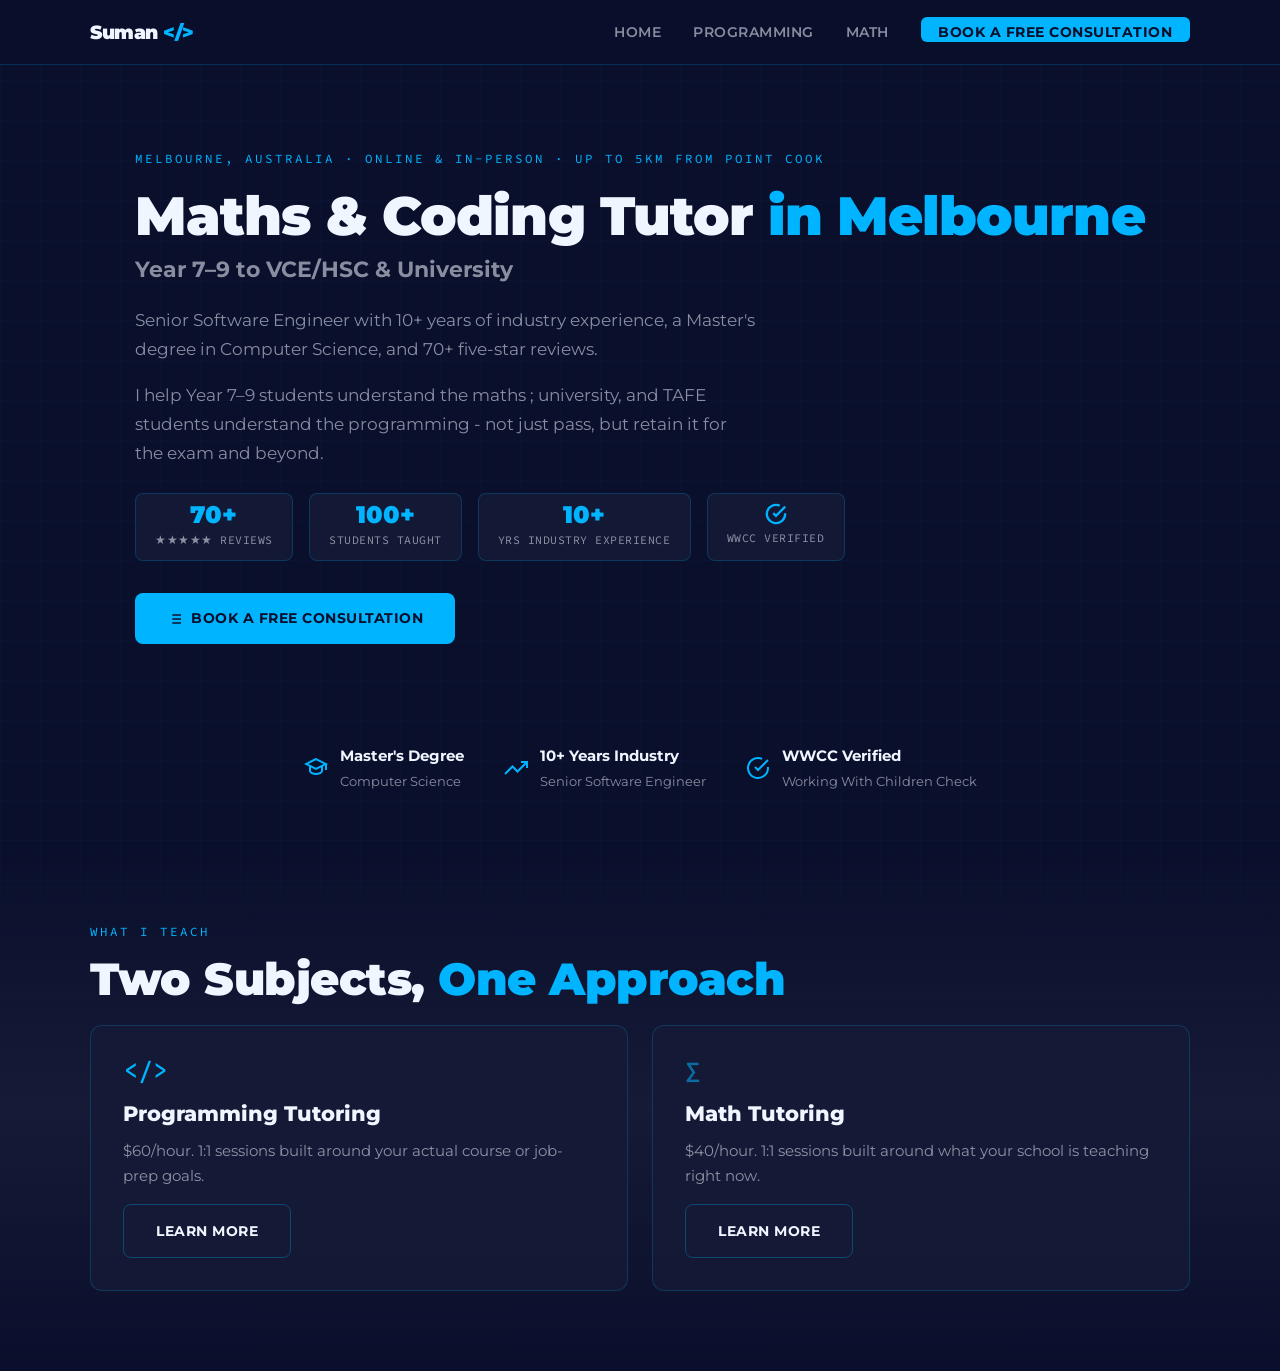
==== commit d0845267: "update index page" ====
--- a/index.html
+++ b/index.html
@@ -32,7 +32,7 @@
       "@type": "AggregateRating",
       "ratingValue": "5",
       "bestRating": "5",
-      "reviewCount": "71"
+      "reviewCount": "70+"
     },
     "hasOfferCatalog": {
       "@type": "OfferCatalog",
@@ -108,13 +108,13 @@
           Maths &amp; Coding Tutor <span style="color:var(--accent)">in Melbourne</span>
           <span class="hero-title-sub">Year 7–9 to VCE/HSC &amp; University</span>
         </h1>
-        <p class="hero-sub">Senior Software Engineer with 10+ years of industry experience, a Master's degree in Computer Science, and 71 five-star reviews.</p>
-        <p class="hero-sub">I help students in Year 7–9, VCE/HSC, and university actually understand the maths and code they're studying ,not just pass, but retain it for the exam and beyond.</p>
+        <p class="hero-sub">Senior Software Engineer with 10+ years of industry experience, a Master's degree in Computer Science, and 70+ five-star reviews.</p>
+        <p class="hero-sub">I help Year 7–9 students understand the maths ; university, and TAFE students understand the programming - not just pass, but retain it for the exam and beyond.</p>
         <div class="hero-stats stagger">
-          <div class="stat-chip">
-            <span class="stat-num">71</span>
+          <a href="https://www.superprof.com.au/senior-software-engineer-coding-mentor-hsc-uni-career-prep-python-java-sql-more-yrs-industry-experience.html" target="_blank" rel="noopener" class="stat-chip stat-chip-link">
+            <span class="stat-num">70+</span>
             <span class="stat-label">★★★★★ Reviews</span>
-          </div>
+          </a>
           <div class="stat-chip">
             <span class="stat-num">100+</span>
             <span class="stat-label">Students Taught</span>
@@ -236,6 +236,8 @@
       align-items: center;
       min-width: 90px;
     }
+    .stat-chip-link { transition: border-color var(--transition), transform var(--transition); }
+    .stat-chip-link:hover { border-color: var(--accent); transform: translateY(-2px); }
     .stat-num {
       font-size: 1.5rem;
       font-weight: 900;
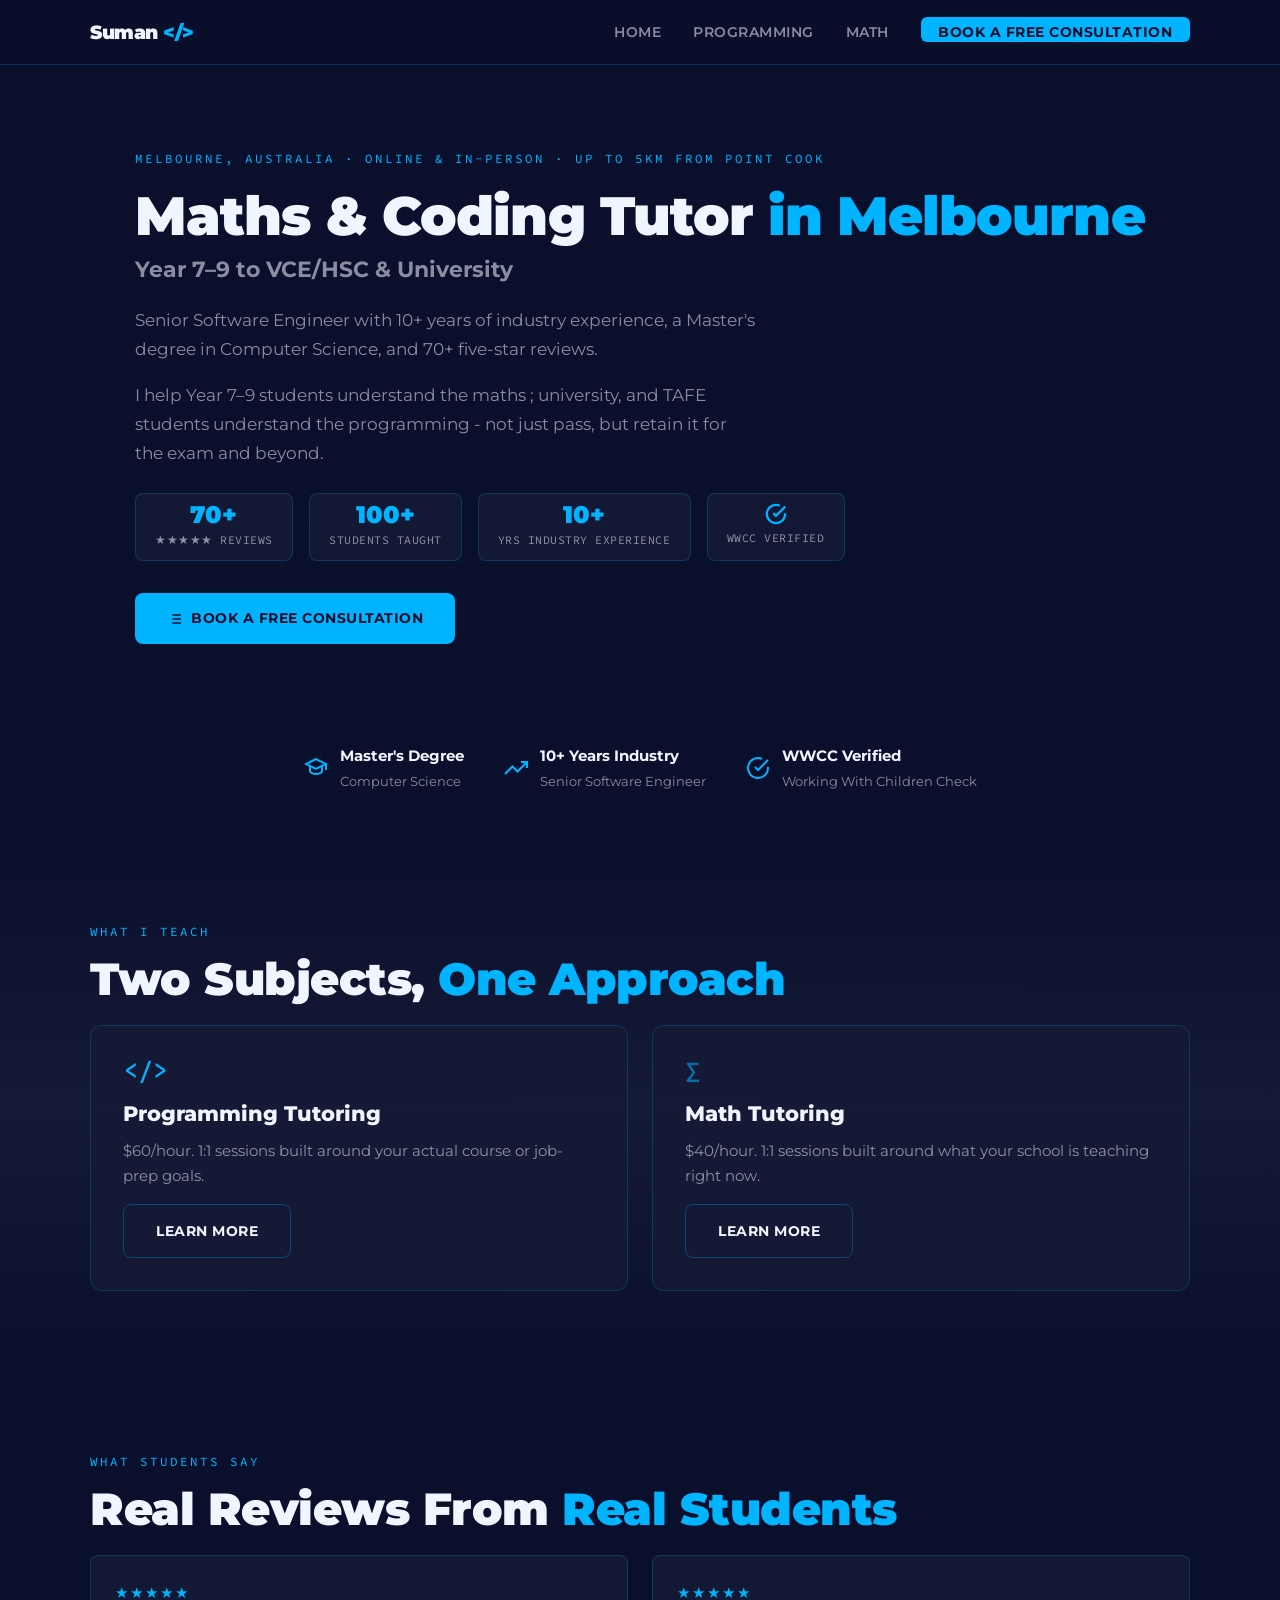
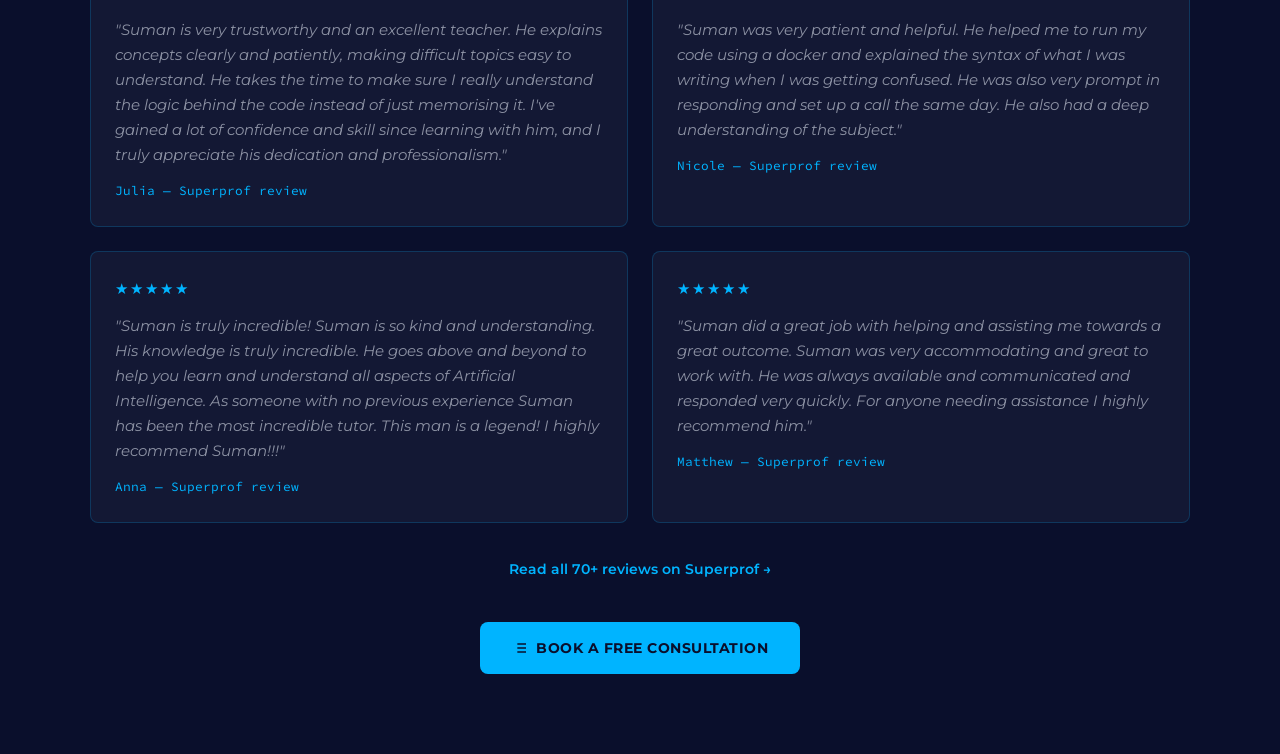
==== commit 5b600c84: "added testimonials in home page" ====
--- a/index.html
+++ b/index.html
@@ -192,6 +192,52 @@
     </div>
   </section>
 
+  <!-- ===== TESTIMONIALS ===== -->
+  <section class="section">
+    <div class="container">
+      <span class="section-label">What Students Say</span>
+      <h2 class="section-title">Real Reviews From <span>Real Students</span></h2>
+      <div class="grid-2 stagger">
+
+        <div class="testimonial-card">
+          <div class="review-stars">★★★★★</div>
+          <p class="review-text">"Suman is very trustworthy and an excellent teacher. He explains concepts clearly and patiently, making difficult topics easy to understand. He takes the time to make sure I really understand the logic behind the code instead of just memorising it. I've gained a lot of confidence and skill since learning with him, and I truly appreciate his dedication and professionalism."</p>
+          <p class="review-author">Julia — Superprof review</p>
+        </div>
+
+        <div class="testimonial-card">
+          <div class="review-stars">★★★★★</div>
+          <p class="review-text">"Suman was very patient and helpful. He helped me to run my code using a docker and explained the syntax of what I was writing when I was getting confused. He was also very prompt in responding and set up a call the same day. He also had a deep understanding of the subject."</p>
+          <p class="review-author">Nicole — Superprof review</p>
+        </div>
+
+        <div class="testimonial-card">
+          <div class="review-stars">★★★★★</div>
+          <p class="review-text">"Suman is truly incredible! Suman is so kind and understanding. His knowledge is truly incredible. He goes above and beyond to help you learn and understand all aspects of Artificial Intelligence. As someone with no previous experience Suman has been the most incredible tutor. This man is a legend! I highly recommend Suman!!!"</p>
+          <p class="review-author">Anna — Superprof review</p>
+        </div>
+
+        <div class="testimonial-card">
+          <div class="review-stars">★★★★★</div>
+          <p class="review-text">"Suman did a great job with helping and assisting me towards a great outcome. Suman was very accommodating and great to work with. He was always available and communicated and responded very quickly. For anyone needing assistance I highly recommend him."</p>
+          <p class="review-author">Matthew — Superprof review</p>
+        </div>
+
+      </div>
+
+      <div style="text-align:center; margin-top:2rem;">
+        <a href="https://www.superprof.com.au/senior-software-engineer-coding-mentor-hsc-uni-career-prep-python-java-sql-more-yrs-industry-experience.html" target="_blank" rel="noopener" class="testimonials-link">Read all 70+ reviews on Superprof →</a>
+      </div>
+
+      <div style="text-align:center; margin-top:2.5rem;">
+        <a href="/contact.html" class="btn btn-primary">
+          <svg width="16" height="16" viewBox="0 0 24 24" fill="none" stroke="currentColor" stroke-width="2.5"><path d="M8 6h13M8 12h13M8 18h13M3 6h.01M3 12h.01M3 18h.01"/></svg>
+          BOOK A FREE CONSULTATION
+        </a>
+      </div>
+    </div>
+  </section>
+
   <div id="footer-placeholder"></div>
 
   <script src="main.js"></script>
@@ -292,6 +338,21 @@
     .subject-card h3 { font-size: 1.3rem; font-weight: 800; }
     .subject-card p { color: var(--text-muted); font-size: 0.92rem; line-height: 1.65; flex: 1; margin-bottom: 0.5rem; }
 
+    /* ---- Testimonials ---- */
+    .testimonial-card {
+      background: var(--card-bg);
+      border: 1px solid var(--border);
+      border-radius: 8px;
+      padding: 1.5rem;
+      display: flex;
+      flex-direction: column;
+      gap: 0.75rem;
+    }
+    .testimonial-card .review-stars { color: var(--accent-current); font-size: 0.95rem; letter-spacing: 2px; }
+    .testimonial-card .review-text { color: var(--text-muted); font-size: 0.92rem; line-height: 1.7; font-style: italic; }
+    .testimonial-card .review-author { font-family: var(--font-code); font-size: 0.8rem; color: var(--accent-current); }
+    .testimonials-link { font-size: 0.9rem; font-weight: 600; }
+
     /* Mobile adjustments */
     @media (max-width: 640px) {
       .hero-stats { justify-content: flex-start; }
